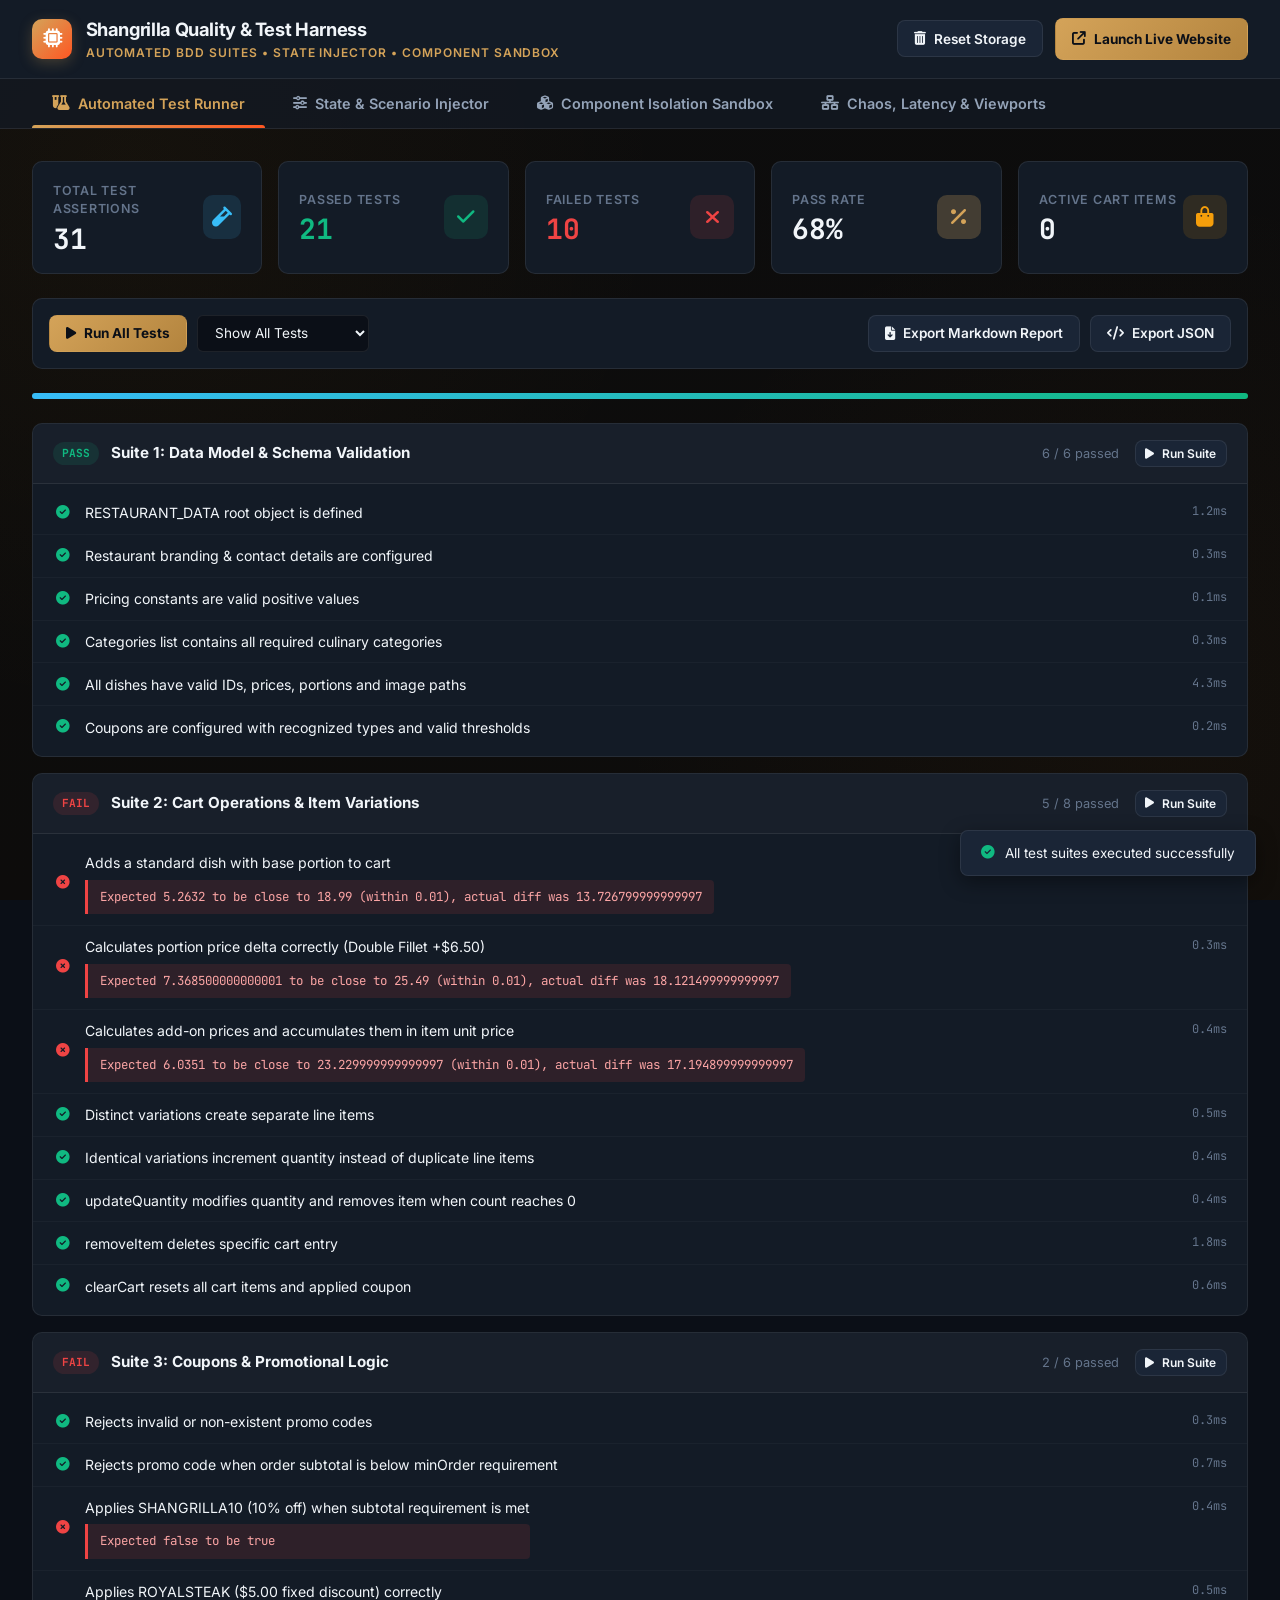
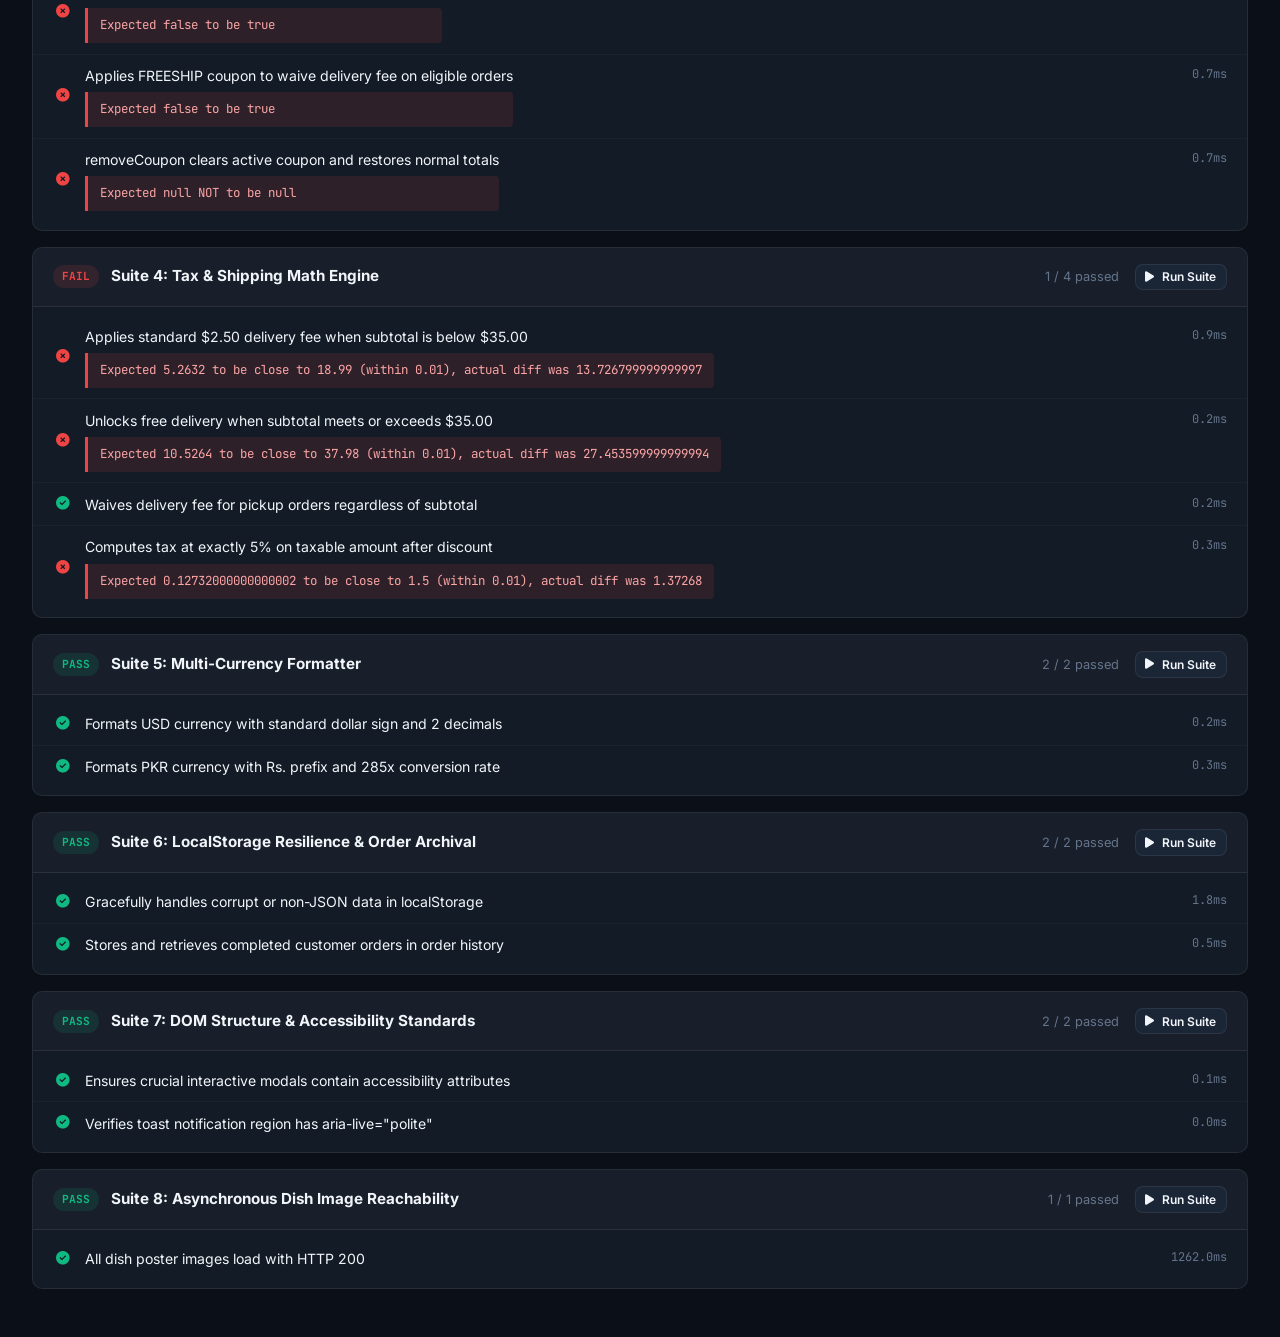
==== harness.html @ 82a6b151 "full website" ====
<!DOCTYPE html>
<html lang="en">
<head>
  <meta charset="UTF-8">
  <meta name="viewport" content="width=device-width, initial-scale=1.0">
  <title>Shangrilla Gardens & BBQ | Test & Development Quality Harness</title>

  <!-- Google Fonts & Font Awesome Icons -->
  <link rel="preconnect" href="https://fonts.googleapis.com">
  <link rel="preconnect" href="https://fonts.gstatic.com" crossorigin>
  <link href="https://fonts.googleapis.com/css2?family=Inter:wght@400;500;600;700&family=JetBrains+Mono:wght@400;600;700&display=swap" rel="stylesheet">
  <link rel="stylesheet" href="https://cdnjs.cloudflare.com/ajax/libs/font-awesome/6.5.1/css/all.min.css" crossorigin="anonymous" referrerpolicy="no-referrer" />

  <!-- Site Styles & Harness Styles -->
  <link rel="stylesheet" href="css/style.css">
  <link rel="stylesheet" href="css/harness.css">
</head>
<body>

  <!-- Top Sticky Header -->
  <header class="harness-header">
    <div class="harness-header-inner">
      <a href="index.html" class="harness-brand">
        <div class="harness-logo-badge">
          <i class="fa-solid fa-microchip"></i>
        </div>
        <div>
          <div class="harness-brand-title">Shangrilla Quality &amp; Test Harness</div>
          <div class="harness-brand-subtitle">Automated BDD Suites • State Injector • Component Sandbox</div>
        </div>
      </a>

      <div class="harness-header-actions">
        <button class="h-btn h-btn-secondary" id="clearAllStateBtn" title="Clear all local data and reset defaults">
          <i class="fa-solid fa-trash-can"></i>
          <span>Reset Storage</span>
        </button>
        <a href="index.html" class="h-btn h-btn-primary" target="_blank">
          <i class="fa-solid fa-arrow-up-right-from-square"></i>
          <span>Launch Live Website</span>
        </a>
      </div>
    </div>
  </header>

  <!-- Navigation Tabs -->
  <nav class="harness-nav" aria-label="Harness Navigation">
    <div class="harness-nav-inner">
      <button class="harness-tab-btn active" data-tab="tab-runner">
        <i class="fa-solid fa-flask-vial"></i>
        <span>Automated Test Runner</span>
      </button>
      <button class="harness-tab-btn" data-tab="tab-scenarios">
        <i class="fa-solid fa-sliders"></i>
        <span>State &amp; Scenario Injector</span>
      </button>
      <button class="harness-tab-btn" data-tab="tab-sandbox">
        <i class="fa-solid fa-cubes"></i>
        <span>Component Isolation Sandbox</span>
      </button>
      <button class="harness-tab-btn" data-tab="tab-chaos">
        <i class="fa-solid fa-network-wired"></i>
        <span>Chaos, Latency &amp; Viewports</span>
      </button>
    </div>
  </nav>

  <!-- Main Container -->
  <main class="harness-container">

    <!-- Executive Metrics Ribbon -->
    <section class="metrics-grid">
      <div class="metric-card">
        <div>
          <div class="metric-label">Total Test Assertions</div>
          <div class="metric-value" id="metricTotalTests">0</div>
        </div>
        <div class="metric-icon icon-cyan">
          <i class="fa-solid fa-vial"></i>
        </div>
      </div>
      <div class="metric-card">
        <div>
          <div class="metric-label">Passed Tests</div>
          <div class="metric-value" style="color:var(--h-success);" id="metricPassedTests">0</div>
        </div>
        <div class="metric-icon icon-emerald">
          <i class="fa-solid fa-check"></i>
        </div>
      </div>
      <div class="metric-card">
        <div>
          <div class="metric-label">Failed Tests</div>
          <div class="metric-value" style="color:var(--h-danger);" id="metricFailedTests">0</div>
        </div>
        <div class="metric-icon icon-crimson">
          <i class="fa-solid fa-xmark"></i>
        </div>
      </div>
      <div class="metric-card">
        <div>
          <div class="metric-label">Pass Rate</div>
          <div class="metric-value" id="metricPassRate">100%</div>
        </div>
        <div class="metric-icon icon-gold">
          <i class="fa-solid fa-percent"></i>
        </div>
      </div>
      <div class="metric-card">
        <div>
          <div class="metric-label">Active Cart Items</div>
          <div class="metric-value" id="metricCartCount">0</div>
        </div>
        <div class="metric-icon icon-amber">
          <i class="fa-solid fa-bag-shopping"></i>
        </div>
      </div>
    </section>

    <!-- ======================================================== -->
    <!-- TAB 1: AUTOMATED TEST RUNNER                             -->
    <!-- ======================================================== -->
    <div class="tab-pane active" id="tab-runner">
      <div class="harness-toolbar">
        <div class="toolbar-group">
          <button class="h-btn h-btn-primary" id="runAllTestsBtn">
            <i class="fa-solid fa-play"></i>
            <span>Run All Tests</span>
          </button>
          <select class="h-select" id="filterStatusSelect">
            <option value="all">Show All Tests</option>
            <option value="fail">Show Failures Only</option>
            <option value="pass">Show Passed Only</option>
          </select>
        </div>

        <div class="toolbar-group">
          <button class="h-btn h-btn-secondary" id="exportMarkdownReportBtn">
            <i class="fa-solid fa-file-arrow-down"></i>
            <span>Export Markdown Report</span>
          </button>
          <button class="h-btn h-btn-secondary" id="exportJsonReportBtn">
            <i class="fa-solid fa-code"></i>
            <span>Export JSON</span>
          </button>
        </div>
      </div>

      <!-- Execution Progress -->
      <div class="runner-progress-bar">
        <div class="runner-progress-fill" id="testRunnerProgressFill"></div>
      </div>

      <!-- Test Suites Container -->
      <div id="testSuitesContainer" style="margin-top:1.5rem;">
        <!-- Dynamically rendered by harness-ui.js -->
      </div>
    </div>

    <!-- ======================================================== -->
    <!-- TAB 2: STATE & SCENARIO INJECTOR                         -->
    <!-- ======================================================== -->
    <div class="tab-pane" id="tab-scenarios">
      <div class="harness-toolbar">
        <div>
          <strong style="font-size:1rem;">1-Click State Presets</strong>
          <p style="font-size:0.8rem; color:var(--h-text-dim);">Instantly configure localStorage state to reproduce and test critical checkout flows.</p>
        </div>
      </div>

      <div class="scenarios-grid">
        <!-- Preset 1 -->
        <div class="scenario-card">
          <div>
            <div class="scenario-title">
              <i class="fa-solid fa-cart-shopping" style="color:var(--h-info);"></i>
              <span>Empty Slate</span>
            </div>
            <div class="scenario-desc">Clears all items, coupons, and orders. Tests empty cart drawer and default landing state.</div>
          </div>
          <button class="h-btn h-btn-secondary" onclick="window.applyHarnessScenario('empty')">Apply State</button>
        </div>

        <!-- Preset 2 -->
        <div class="scenario-card">
          <div>
            <div class="scenario-title">
              <i class="fa-solid fa-fire" style="color:var(--h-primary);"></i>
              <span>Single Sizzler Steak</span>
            </div>
            <div class="scenario-desc">Adds 1 Truffle Mushroom Chicken Steak ($18.99) with Truffle Sauce addon ($2.25). Subtotal: $21.24. Delivery fee applied.</div>
          </div>
          <button class="h-btn h-btn-secondary" onclick="window.applyHarnessScenario('single-steak')">Apply State</button>
        </div>

        <!-- Preset 3 -->
        <div class="scenario-card">
          <div>
            <div class="scenario-title">
              <i class="fa-solid fa-truck-fast" style="color:var(--h-warning);"></i>
              <span>Near Free Shipping ($33.50)</span>
            </div>
            <div class="scenario-desc">Configures cart to $33.50 subtotal ($1.50 away from free delivery). Tests the free shipping meter and remaining amount notice.</div>
          </div>
          <button class="h-btn h-btn-secondary" onclick="window.applyHarnessScenario('near-threshold')">Apply State</button>
        </div>

        <!-- Preset 4 -->
        <div class="scenario-card">
          <div>
            <div class="scenario-title">
              <i class="fa-solid fa-crown" style="color:var(--h-gold);"></i>
              <span>VIP Royal Feast ($100+)</span>
            </div>
            <div class="scenario-desc">Populates multiple premium steaks, handi platters, and mocktails. Unlocks free shipping ($0 delivery fee) and high order volume.</div>
          </div>
          <button class="h-btn h-btn-secondary" onclick="window.applyHarnessScenario('vip-feast')">Apply State</button>
        </div>

        <!-- Preset 5 -->
        <div class="scenario-card">
          <div>
            <div class="scenario-title">
              <i class="fa-solid fa-ticket" style="color:var(--h-success);"></i>
              <span>Promo SHANGRILLA10</span>
            </div>
            <div class="scenario-desc">Applies 10% discount promo code with an eligible cart subtotal. Tests discount calculation and promo tag removal.</div>
          </div>
          <button class="h-btn h-btn-secondary" onclick="window.applyHarnessScenario('promo-percent')">Apply State</button>
        </div>

        <!-- Preset 6 -->
        <div class="scenario-card">
          <div>
            <div class="scenario-title">
              <i class="fa-solid fa-money-bill-transfer" style="color:#a855f7;"></i>
              <span>Currency Toggle: PKR (Rs.)</span>
            </div>
            <div class="scenario-desc">Sets active store currency to PKR (Rs.) with 285x conversion rate and rounded integer formatting.</div>
          </div>
          <button class="h-btn h-btn-secondary" onclick="window.applyHarnessScenario('pkr')">Switch to PKR</button>
        </div>

        <!-- Preset 7 -->
        <div class="scenario-card">
          <div>
            <div class="scenario-title">
              <i class="fa-solid fa-shield-virus" style="color:var(--h-danger);"></i>
              <span>Corrupt State Test</span>
            </div>
            <div class="scenario-desc">Injects malformed JSON into localStorage to verify CartManager defensive try/catch error handling.</div>
          </div>
          <button class="h-btn h-btn-danger" onclick="window.applyHarnessScenario('corrupt')">Inject Corrupt Data</button>
        </div>
      </div>

      <!-- Live State Editor -->
      <div class="state-inspector-grid">
        <div class="code-panel">
          <div class="code-panel-header">
            <span><i class="fa-solid fa-code"></i> Live LocalStorage Cart (JSON)</span>
            <button class="h-btn h-btn-primary" style="padding:0.35rem 0.75rem; font-size:0.75rem;" id="saveCartJsonBtn">Save Changes</button>
          </div>
          <textarea id="liveCartJsonTextarea" spellcheck="false"></textarea>
        </div>

        <div class="code-panel">
          <div class="code-panel-header">
            <span><i class="fa-solid fa-clock-rotate-left"></i> Order History (JSON)</span>
            <button class="h-btn h-btn-secondary" style="padding:0.35rem 0.75rem; font-size:0.75rem;" id="clearOrderHistoryBtn">Clear Orders</button>
          </div>
          <textarea id="liveOrderHistoryJsonTextarea" spellcheck="false" readonly></textarea>
        </div>
      </div>
    </div>

    <!-- ======================================================== -->
    <!-- TAB 3: COMPONENT ISOLATION SANDBOX                       -->
    <!-- ======================================================== -->
    <div class="tab-pane" id="tab-sandbox">
      <div class="sandbox-layout">
        <!-- Sidebar Navigation -->
        <div class="sandbox-nav">
          <button class="sandbox-nav-btn active" data-sandbox="sandbox-menu-card">
            <i class="fa-solid fa-utensils"></i> Menu Card
          </button>
          <button class="sandbox-nav-btn" data-sandbox="sandbox-customizer">
            <i class="fa-solid fa-sliders"></i> Item Customizer
          </button>
          <button class="sandbox-nav-btn" data-sandbox="sandbox-receipt">
            <i class="fa-solid fa-receipt"></i> Printable Receipt
          </button>
          <button class="sandbox-nav-btn" data-sandbox="sandbox-timeline">
            <i class="fa-solid fa-timeline"></i> Order Status Tracker
          </button>
          <button class="sandbox-nav-btn" data-sandbox="sandbox-toasts">
            <i class="fa-solid fa-bell"></i> Toast Notifications
          </button>
        </div>

        <!-- Sandbox Stage -->
        <div class="sandbox-stage">
          <div class="stage-header">
            <div class="stage-title" id="sandboxStageTitle">Menu Card Component</div>
            <div id="sandboxStageControls"></div>
          </div>

          <div class="stage-preview" id="sandboxStagePreview">
            <!-- Rendered dynamically -->
          </div>
        </div>
      </div>
    </div>

    <!-- ======================================================== -->
    <!-- TAB 4: CHAOS, LATENCY & VIEWPORT SIMULATOR              -->
    <!-- ======================================================== -->
    <div class="tab-pane" id="tab-chaos">
      <div class="harness-toolbar">
        <div class="toolbar-group">
          <span style="font-size:0.85rem; font-weight:600; color:var(--h-text-dim);">Device Viewport:</span>
          <button class="h-btn h-btn-secondary" onclick="window.setViewportWidth(375)">
            <i class="fa-solid fa-mobile-screen"></i> Mobile (375px)
          </button>
          <button class="h-btn h-btn-secondary" onclick="window.setViewportWidth(768)">
            <i class="fa-solid fa-tablet-screen-button"></i> Tablet (768px)
          </button>
          <button class="h-btn h-btn-secondary" onclick="window.setViewportWidth(1200)">
            <i class="fa-solid fa-desktop"></i> Desktop (1200px)
          </button>
        </div>

        <div class="toolbar-group">
          <span style="font-size:0.85rem; font-weight:600; color:var(--h-text-dim);">Simulated Latency:</span>
          <select class="h-select" id="chaosLatencySelect" onchange="window.setSimulatedLatency(this.value)">
            <option value="0">0ms (Instant)</option>
            <option value="400">400ms (Fast 4G)</option>
            <option value="1200">1200ms (Slow 3G)</option>
            <option value="3000">3000ms (High Latency)</option>
          </select>
        </div>
      </div>

      <div class="viewport-frame-wrapper" id="viewportFrameWrapper" style="width: 100%; max-width: 1200px;">
        <iframe src="index.html" class="viewport-frame" id="previewIframe" title="Shangrilla Gardens Live Preview"></iframe>
      </div>
    </div>

  </main>

  <!-- Harness Toast Container -->
  <div class="h-toast-container" id="harnessToastContainer"></div>

  <!-- Scripts -->
  <script src="js/data.js"></script>
  <script src="js/cart.js"></script>
  <script src="js/harness-engine.js"></script>
  <script src="js/harness-suites.js"></script>
  <script src="js/harness-ui.js"></script>
</body>
</html>
---- css/style.css ----
/* ==========================================================================
   Shangrilla Gardens & BBQ - Luxury E-Commerce Stylesheet
   ========================================================================== */

@import url('https://fonts.googleapis.com/css2?family=Cinzel:wght@500;600;700;800&family=Playfair+Display:ital,wght@0,600;0,700;1,400;1,600&family=Plus+Jakarta+Sans:wght@300;400;500;600;700;800&display=swap');

:root {
  /* Color Palette */
  --bg-main: #0d0c0b;
  --bg-card: #181613;
  --bg-card-hover: #221f1a;
  --bg-elevated: #28241f;
  --bg-glass: rgba(24, 22, 19, 0.82);
  --bg-glass-modal: rgba(18, 16, 14, 0.95);

  --primary: #f59e0b;
  --primary-hover: #d97706;
  --primary-glow: rgba(245, 158, 11, 0.35);
  --primary-subtle: rgba(245, 158, 11, 0.12);

  --gold-accent: #fbbf24;
  --gold-gradient: linear-gradient(135deg, #f59e0b 0%, #d97706 50%, #b45309 100%);
  --gold-glow-gradient: linear-gradient(135deg, #fbbf24 0%, #f59e0b 100%);

  --text-main: #f8fafc;
  --text-muted: #a1a1aa;
  --text-dim: #71717a;

  --border-subtle: rgba(245, 158, 11, 0.15);
  --border-card: rgba(255, 255, 255, 0.08);
  --border-glow: rgba(245, 158, 11, 0.45);

  --success: #10b981;
  --spicy: #ef4444;
  --info: #38bdf8;

  /* Typography */
  --font-display: 'Cinzel', serif;
  --font-heading: 'Playfair Display', serif;
  --font-body: 'Plus Jakarta Sans', sans-serif;

  /* Transitions & Shadows */
  --transition-fast: 0.18s cubic-bezier(0.4, 0, 0.2, 1);
  --transition-normal: 0.3s cubic-bezier(0.4, 0, 0.2, 1);
  --transition-bounce: 0.4s cubic-bezier(0.34, 1.56, 0.64, 1);
  --shadow-card: 0 10px 30px -10px rgba(0, 0, 0, 0.6), 0 0 1px 1px rgba(255, 255, 255, 0.05);
  --shadow-glow: 0 12px 35px -5px rgba(245, 158, 11, 0.3);
  --shadow-modal: 0 25px 50px -12px rgba(0, 0, 0, 0.85);

  --radius-sm: 8px;
  --radius-md: 14px;
  --radius-lg: 22px;
  --radius-full: 9999px;
}

/* Reset & Base */
*, *::before, *::after {
  box-sizing: border-box;
  margin: 0;
  padding: 0;
}

html {
  scroll-behavior: smooth;
  font-size: 16px;
}

body {
  font-family: var(--font-body);
  background-color: var(--bg-main);
  color: var(--text-main);
  line-height: 1.6;
  overflow-x: hidden;
  background-image: 
    radial-gradient(circle at 10% 20%, rgba(245, 158, 11, 0.04) 0%, transparent 40%),
    radial-gradient(circle at 90% 80%, rgba(217, 119, 6, 0.04) 0%, transparent 40%),
    linear-gradient(to bottom, rgba(13, 12, 11, 0.85), rgba(13, 12, 11, 1));
  background-attachment: fixed;
}

/* Scrollbar */
::-webkit-scrollbar {
  width: 8px;
}
::-webkit-scrollbar-track {
  background: var(--bg-main);
}
::-webkit-scrollbar-thumb {
  background: var(--bg-elevated);
  border-radius: var(--radius-full);
}
::-webkit-scrollbar-thumb:hover {
  background: var(--primary);
}

a {
  color: inherit;
  text-decoration: none;
  transition: color var(--transition-fast);
}

button {
  cursor: pointer;
  border: none;
  outline: none;
  font-family: var(--font-body);
  background: none;
}

img {
  max-width: 100%;
  height: auto;
  display: block;
}

/* ==========================================================================
   Header & Navbar
   ========================================================================== */

.site-header {
  position: sticky;
  top: 0;
  z-index: 1000;
  backdrop-filter: blur(16px);
  -webkit-backdrop-filter: blur(16px);
  background-color: var(--bg-glass);
  border-bottom: 1px solid var(--border-subtle);
  transition: all var(--transition-normal);
}

.top-bar {
  background: linear-gradient(90deg, #1f1b16 0%, #292218 50%, #1f1b16 100%);
  border-bottom: 1px solid rgba(245, 158, 11, 0.1);
  padding: 6px 0;
  font-size: 0.82rem;
  color: var(--text-muted);
}

.top-bar-inner {
  max-width: 1280px;
  margin: 0 auto;
  padding: 0 24px;
  display: flex;
  justify-content: space-between;
  align-items: center;
}

.top-bar-notice {
  display: flex;
  align-items: center;
  gap: 8px;
}

.top-bar-notice span.pulse-dot {
  width: 8px;
  height: 8px;
  background-color: var(--success);
  border-radius: 50%;
  display: inline-block;
  box-shadow: 0 0 8px var(--success);
  animation: pulseDot 2s infinite;
}

@keyframes pulseDot {
  0%, 100% { transform: scale(1); opacity: 1; }
  50% { transform: scale(1.3); opacity: 0.6; }
}

.top-bar-actions {
  display: flex;
  align-items: center;
  gap: 16px;
  flex-wrap: wrap;
}

.top-bar-link {
  display: inline-flex;
  align-items: center;
  gap: 6px;
  color: var(--text-muted);
  font-size: 0.8rem;
  transition: all var(--transition-fast);
}

.top-bar-link:hover {
  color: var(--primary);
}

.top-bar-link strong {
  color: var(--text-main);
  letter-spacing: 0.02em;
}

.currency-toggle {
  display: flex;
  align-items: center;
  background: rgba(0, 0, 0, 0.4);
  border: 1px solid var(--border-card);
  border-radius: var(--radius-full);
  padding: 2px 4px;
}

.currency-btn {
  padding: 2px 8px;
  border-radius: var(--radius-full);
  font-size: 0.75rem;
  font-weight: 600;
  color: var(--text-muted);
  transition: all var(--transition-fast);
}

.currency-btn.active {
  background: var(--gold-gradient);
  color: #12100e;
  box-shadow: 0 2px 6px rgba(245, 158, 11, 0.4);
}

.nav-container {
  max-width: 1280px;
  margin: 0 auto;
  padding: 14px 24px;
  display: flex;
  align-items: center;
  justify-content: space-between;
  gap: 20px;
}

/* Brand Logo */
.brand-logo {
  display: flex;
  align-items: center;
  gap: 12px;
}

.logo-symbol {
  width: 44px;
  height: 44px;
  border-radius: 12px;
  background: var(--gold-gradient);
  display: flex;
  align-items: center;
  justify-content: center;
  box-shadow: 0 4px 14px var(--primary-glow);
  position: relative;
  overflow: hidden;
}

.logo-symbol::before {
  content: "S";
  font-family: var(--font-display);
  font-weight: 800;
  font-size: 1.7rem;
  color: #12100e;
}

.logo-text {
  display: flex;
  flex-direction: column;
}

.brand-name {
  font-family: var(--font-display);
  font-size: 1.15rem;
  font-weight: 700;
  letter-spacing: 0.04em;
  color: var(--text-main);
  line-height: 1.2;
  white-space: nowrap;
}

.brand-name span {
  color: var(--primary);
}

.brand-subtitle {
  font-size: 0.72rem;
  letter-spacing: 0.12em;
  text-transform: uppercase;
  color: var(--gold-accent);
  opacity: 0.9;
}

/* Nav Links */
.nav-links {
  display: flex;
  align-items: center;
  gap: 24px;
  list-style: none;
}

.nav-link {
  font-size: 0.92rem;
  font-weight: 500;
  color: var(--text-muted);
  position: relative;
  padding: 6px 0;
  transition: color var(--transition-fast);
}

.nav-link:hover, .nav-link.active {
  color: var(--text-main);
}

.nav-link.active::after {
  content: "";
  position: absolute;
  bottom: 0;
  left: 0;
  width: 100%;
  height: 2px;
  background: var(--gold-gradient);
  border-radius: var(--radius-full);
}

/* Nav Actions */
.nav-actions {
  display: flex;
  align-items: center;
  gap: 14px;
}

.icon-btn {
  width: 42px;
  height: 42px;
  border-radius: 50%;
  background: var(--bg-card);
  border: 1px solid var(--border-card);
  color: var(--text-main);
  display: flex;
  align-items: center;
  justify-content: center;
  font-size: 1rem;
  transition: all var(--transition-fast);
}

.icon-btn:hover {
  background: var(--bg-elevated);
  border-color: var(--border-glow);
  color: var(--primary);
  transform: translateY(-2px);
}

.cart-btn {
  position: relative;
  background: var(--bg-card);
  border: 1px solid var(--border-subtle);
  padding: 8px 16px;
  border-radius: var(--radius-full);
  display: flex;
  align-items: center;
  gap: 10px;
  font-size: 0.9rem;
  font-weight: 600;
  color: var(--text-main);
  transition: all var(--transition-fast);
}

.cart-btn:hover {
  border-color: var(--primary);
  box-shadow: 0 4px 14px var(--primary-glow);
  transform: translateY(-2px);
}

.cart-badge {
  background: var(--gold-gradient);
  color: #12100e;
  font-size: 0.75rem;
  font-weight: 800;
  min-width: 20px;
  height: 20px;
  border-radius: var(--radius-full);
  display: flex;
  align-items: center;
  justify-content: center;
  padding: 0 4px;
  transition: transform var(--transition-bounce);
}

.cart-btn:hover .cart-badge {
  transform: scale(1.15);
}

.btn-primary {
  background: var(--gold-gradient);
  color: #12100e;
  font-weight: 700;
  padding: 10px 22px;
  border-radius: var(--radius-full);
  font-size: 0.92rem;
  display: inline-flex;
  align-items: center;
  gap: 8px;
  box-shadow: 0 4px 16px var(--primary-glow);
  transition: all var(--transition-fast);
}

.btn-primary:hover {
  transform: translateY(-2px);
  box-shadow: 0 8px 25px rgba(245, 158, 11, 0.45);
  background: var(--gold-glow-gradient);
}

.btn-secondary {
  background: rgba(255, 255, 255, 0.05);
  border: 1px solid var(--border-card);
  color: var(--text-main);
  font-weight: 600;
  padding: 10px 20px;
  border-radius: var(--radius-full);
  font-size: 0.92rem;
  display: inline-flex;
  align-items: center;
  gap: 8px;
  transition: all var(--transition-fast);
}

.btn-secondary:hover {
  background: rgba(255, 255, 255, 0.1);
  border-color: var(--border-subtle);
  transform: translateY(-2px);
}

/* ==========================================================================
   Hero Section
   ========================================================================== */

.hero-section {
  position: relative;
  padding: 60px 24px 80px;
  max-width: 1280px;
  margin: 0 auto;
  overflow: hidden;
}

.hero-grid {
  display: grid;
  grid-template-columns: 1.15fr 0.85fr;
  gap: 40px;
  align-items: center;
}

.hero-content {
  display: flex;
  flex-direction: column;
  gap: 20px;
}

.hero-tag {
  display: inline-flex;
  align-items: center;
  gap: 8px;
  padding: 6px 16px;
  border-radius: var(--radius-full);
  background: var(--primary-subtle);
  border: 1px solid var(--border-subtle);
  color: var(--primary);
  font-size: 0.85rem;
  font-weight: 600;
  letter-spacing: 0.05em;
  width: fit-content;
}

.hero-title {
  font-family: var(--font-heading);
  font-size: 3.4rem;
  line-height: 1.12;
  font-weight: 700;
  letter-spacing: -0.01em;
}

.hero-title .highlight {
  background: var(--gold-glow-gradient);
  -webkit-background-clip: text;
  -webkit-text-fill-color: transparent;
  display: block;
}

.hero-subtitle {
  font-size: 1.15rem;
  color: var(--text-muted);
  max-width: 540px;
  line-height: 1.65;
}

.hero-badges {
  display: flex;
  flex-wrap: wrap;
  gap: 12px;
  margin-top: 4px;
}

.hero-badge-item {
  display: flex;
  align-items: center;
  gap: 8px;
  padding: 6px 14px;
  background: var(--bg-card);
  border: 1px solid var(--border-card);
  border-radius: var(--radius-full);
  font-size: 0.82rem;
  color: var(--text-main);
}

.hero-badge-item i {
  color: var(--primary);
}

.hero-cta {
  display: flex;
  align-items: center;
  gap: 16px;
  margin-top: 10px;
}

/* Hero Showcase Card (Truffle Mushroom Steak) */
.hero-visual {
  position: relative;
}

.featured-poster-card {
  position: relative;
  background: var(--bg-card);
  border: 1px solid var(--border-subtle);
  border-radius: var(--radius-lg);
  overflow: hidden;
  box-shadow: var(--shadow-card), 0 0 40px -10px var(--primary-glow);
  transition: transform var(--transition-normal), box-shadow var(--transition-normal);
}

.featured-poster-card:hover {
  transform: translateY(-6px);
  box-shadow: var(--shadow-card), 0 0 50px -5px rgba(245, 158, 11, 0.45);
}

.poster-image-wrapper {
  position: relative;
  overflow: hidden;
  aspect-ratio: 4/5;
}

.poster-image-wrapper img {
  width: 100%;
  height: 100%;
  object-fit: cover;
  transition: transform 0.6s cubic-bezier(0.2, 0.8, 0.2, 1);
}

.featured-poster-card:hover .poster-image-wrapper img {
  transform: scale(1.04);
}

.poster-overlay {
  position: absolute;
  inset: 0;
  background: linear-gradient(to top, rgba(13, 12, 11, 0.95) 0%, rgba(13, 12, 11, 0.2) 50%, rgba(13, 12, 11, 0.6) 100%);
  display: flex;
  flex-direction: column;
  justify-content: space-between;
  padding: 24px;
}

.poster-top-badge {
  display: flex;
  justify-content: space-between;
  align-items: center;
}

.ribbon {
  background: var(--gold-gradient);
  color: #12100e;
  font-weight: 800;
  font-size: 0.75rem;
  letter-spacing: 0.08em;
  text-transform: uppercase;
  padding: 6px 14px;
  border-radius: var(--radius-full);
  box-shadow: 0 4px 12px rgba(245, 158, 11, 0.4);
}

.live-sizzle-pill {
  display: flex;
  align-items: center;
  gap: 6px;
  background: rgba(0, 0, 0, 0.7);
  backdrop-filter: blur(8px);
  border: 1px solid var(--border-card);
  padding: 6px 12px;
  border-radius: var(--radius-full);
  font-size: 0.75rem;
  color: #fca5a5;
}

.poster-bottom-details {
  display: flex;
  flex-direction: column;
  gap: 8px;
}

.poster-dish-title {
  font-family: var(--font-heading);
  font-size: 1.55rem;
  font-weight: 700;
  line-height: 1.2;
}

.poster-dish-desc {
  font-size: 0.85rem;
  color: var(--text-muted);
  display: -webkit-box;
  -webkit-line-clamp: 2;
  -webkit-box-orient: vertical;
  overflow: hidden;
}

.poster-action-bar {
  display: flex;
  align-items: center;
  justify-content: space-between;
  margin-top: 10px;
  padding-top: 12px;
  border-top: 1px solid rgba(255, 255, 255, 0.1);
}

.poster-price {
  display: flex;
  flex-direction: column;
}

.poster-price .label {
  font-size: 0.72rem;
  color: var(--text-dim);
  text-transform: uppercase;
}

.poster-price .amount {
  font-size: 1.45rem;
  font-weight: 800;
  color: var(--gold-accent);
}

/* Floating Card decoration */
.floating-stat-card {
  position: absolute;
  bottom: -20px;
  left: -20px;
  background: var(--bg-glass);
  backdrop-filter: blur(12px);
  border: 1px solid var(--border-subtle);
  padding: 12px 18px;
  border-radius: var(--radius-md);
  display: flex;
  align-items: center;
  gap: 12px;
  box-shadow: var(--shadow-card);
  animation: floatSlow 4s ease-in-out infinite;
}

@keyframes floatSlow {
  0%, 100% { transform: translateY(0); }
  50% { transform: translateY(-8px); }
}

.stat-icon {
  width: 36px;
  height: 36px;
  border-radius: 50%;
  background: var(--primary-subtle);
  color: var(--primary);
  display: flex;
  align-items: center;
  justify-content: center;
  font-size: 1.1rem;
}

/* ==========================================================================
   Category Navigation & Menu Filter Bar
   ========================================================================== */

.menu-section {
  max-width: 1280px;
  margin: 0 auto;
  padding: 40px 24px 80px;
}

.section-header {
  text-align: center;
  max-width: 680px;
  margin: 0 auto 36px;
}

.section-subtitle {
  font-size: 0.85rem;
  font-weight: 700;
  text-transform: uppercase;
  letter-spacing: 0.15em;
  color: var(--primary);
  margin-bottom: 8px;
}

.section-title {
  font-family: var(--font-heading);
  font-size: 2.5rem;
  font-weight: 700;
  line-height: 1.2;
}

.section-desc {
  color: var(--text-muted);
  margin-top: 10px;
  font-size: 0.98rem;
}

/* Sticky Category Filter Tabs */
.filter-controls-wrap {
  position: sticky;
  top: 73px;
  z-index: 900;
  background: var(--bg-glass);
  backdrop-filter: blur(16px);
  border-top: 1px solid var(--border-card);
  border-bottom: 1px solid var(--border-subtle);
  margin: 0 -24px 32px;
  padding: 14px 24px;
}

.filter-controls-inner {
  max-width: 1280px;
  margin: 0 auto;
  display: flex;
  flex-direction: column;
  gap: 16px;
}

.category-tabs {
  display: flex;
  align-items: center;
  gap: 10px;
  overflow-x: auto;
  padding-bottom: 4px;
  scrollbar-width: none;
}
.category-tabs::-webkit-scrollbar {
  display: none;
}

.category-tab-btn {
  padding: 10px 18px;
  border-radius: var(--radius-full);
  background: var(--bg-card);
  border: 1px solid var(--border-card);
  color: var(--text-muted);
  font-size: 0.88rem;
  font-weight: 600;
  display: flex;
  align-items: center;
  gap: 8px;
  white-space: nowrap;
  transition: all var(--transition-fast);
}

.category-tab-btn:hover {
  background: var(--bg-elevated);
  color: var(--text-main);
  border-color: var(--border-subtle);
}

.category-tab-btn.active {
  background: var(--gold-gradient);
  color: #12100e;
  border-color: var(--primary);
  box-shadow: 0 4px 14px var(--primary-glow);
}

/* Search and Sort Sub-Bar */
.search-sort-bar {
  display: flex;
  align-items: center;
  justify-content: space-between;
  gap: 16px;
  flex-wrap: wrap;
}

.search-box {
  position: relative;
  flex: 1;
  min-width: 260px;
  max-width: 440px;
}

.search-box i {
  position: absolute;
  left: 14px;
  top: 50%;
  transform: translateY(-50%);
  color: var(--text-dim);
  font-size: 0.95rem;
}

.search-input {
  width: 100%;
  padding: 10px 40px 10px 42px;
  background: var(--bg-card);
  border: 1px solid var(--border-card);
  border-radius: var(--radius-full);
  color: var(--text-main);
  font-size: 0.9rem;
  outline: none;
  transition: all var(--transition-fast);
}

.search-input:focus {
  border-color: var(--primary);
  box-shadow: 0 0 0 3px var(--primary-subtle);
  background: var(--bg-elevated);
}

.search-clear-btn {
  position: absolute;
  right: 12px;
  top: 50%;
  transform: translateY(-50%);
  color: var(--text-dim);
  font-size: 0.85rem;
  display: none;
}

.search-clear-btn.visible {
  display: block;
}

.filter-pills {
  display: flex;
  align-items: center;
  gap: 10px;
}

.sort-select {
  padding: 9px 16px;
  background: var(--bg-card);
  border: 1px solid var(--border-card);
  border-radius: var(--radius-full);
  color: var(--text-main);
  font-size: 0.85rem;
  font-weight: 500;
  outline: none;
  cursor: pointer;
  transition: all var(--transition-fast);
}

.sort-select:hover, .sort-select:focus {
  border-color: var(--primary);
}

/* ==========================================================================
   Menu Items Grid
   ========================================================================== */

.menu-grid {
  display: grid;
  grid-template-columns: repeat(auto-fill, minmax(320px, 1fr));
  gap: 28px;
}

.food-card {
  background: var(--bg-card);
  border: 1px solid var(--border-card);
  border-radius: var(--radius-lg);
  overflow: hidden;
  display: flex;
  flex-direction: column;
  box-shadow: var(--shadow-card);
  transition: all var(--transition-normal);
  position: relative;
}

.food-card:hover {
  transform: translateY(-6px);
  border-color: var(--border-subtle);
  box-shadow: 0 16px 36px -10px rgba(0, 0, 0, 0.7), 0 0 20px -5px var(--primary-glow);
}

.card-media {
  position: relative;
  aspect-ratio: 16/11;
  overflow: hidden;
  background: var(--bg-elevated);
  cursor: pointer;
}

.card-media img {
  width: 100%;
  height: 100%;
  object-fit: cover;
  transition: transform 0.5s cubic-bezier(0.2, 0.8, 0.2, 1);
}

.food-card:hover .card-media img {
  transform: scale(1.06);
}

.card-badge {
  position: absolute;
  top: 12px;
  left: 12px;
  background: var(--gold-gradient);
  color: #12100e;
  font-weight: 800;
  font-size: 0.72rem;
  letter-spacing: 0.05em;
  text-transform: uppercase;
  padding: 4px 10px;
  border-radius: var(--radius-full);
  box-shadow: 0 4px 10px rgba(0, 0, 0, 0.5);
  z-index: 2;
}

.card-rating-pill {
  position: absolute;
  top: 12px;
  right: 12px;
  background: rgba(0, 0, 0, 0.75);
  backdrop-filter: blur(8px);
  border: 1px solid rgba(255, 255, 255, 0.1);
  padding: 4px 10px;
  border-radius: var(--radius-full);
  font-size: 0.75rem;
  font-weight: 700;
  color: var(--gold-accent);
  display: flex;
  align-items: center;
  gap: 4px;
  z-index: 2;
}

.card-body {
  padding: 20px;
  display: flex;
  flex-direction: column;
  flex: 1;
}

.card-subtitle {
  font-size: 0.78rem;
  color: var(--primary);
  font-weight: 600;
  text-transform: uppercase;
  letter-spacing: 0.08em;
  margin-bottom: 4px;
}

.card-title {
  font-family: var(--font-heading);
  font-size: 1.25rem;
  font-weight: 700;
  line-height: 1.3;
  margin-bottom: 8px;
  cursor: pointer;
  transition: color var(--transition-fast);
}

.card-title:hover {
  color: var(--primary);
}

.card-desc {
  font-size: 0.88rem;
  color: var(--text-muted);
  line-height: 1.55;
  margin-bottom: 14px;
  display: -webkit-box;
  -webkit-line-clamp: 2;
  -webkit-box-orient: vertical;
  overflow: hidden;
  flex: 1;
}

.card-dietary-tags {
  display: flex;
  flex-wrap: wrap;
  gap: 6px;
  margin-bottom: 16px;
}

.dietary-tag {
  font-size: 0.72rem;
  padding: 3px 8px;
  background: rgba(255, 255, 255, 0.05);
  border: 1px solid var(--border-card);
  border-radius: var(--radius-full);
  color: var(--text-dim);
}

.card-footer {
  display: flex;
  align-items: center;
  justify-content: space-between;
  padding-top: 14px;
  border-top: 1px solid rgba(255, 255, 255, 0.06);
}

.card-price {
  display: flex;
  flex-direction: column;
}

.card-price .price-val {
  font-size: 1.35rem;
  font-weight: 800;
  color: var(--gold-accent);
}

.card-actions {
  display: flex;
  align-items: center;
  gap: 8px;
}

.btn-card-order {
  padding: 8px 16px;
  border-radius: var(--radius-full);
  background: var(--gold-gradient);
  color: #12100e;
  font-size: 0.85rem;
  font-weight: 700;
  display: inline-flex;
  align-items: center;
  gap: 6px;
  transition: all var(--transition-fast);
}

.btn-card-order:hover {
  transform: translateY(-2px);
  box-shadow: 0 4px 14px var(--primary-glow);
}

.btn-card-view {
  width: 36px;
  height: 36px;
  border-radius: 50%;
  background: rgba(255, 255, 255, 0.05);
  border: 1px solid var(--border-card);
  color: var(--text-muted);
  display: flex;
  align-items: center;
  justify-content: center;
  font-size: 0.85rem;
  transition: all var(--transition-fast);
}

.btn-card-view:hover {
  color: var(--primary);
  border-color: var(--primary);
  background: var(--bg-elevated);
}

/* Empty State */
.menu-empty {
  grid-column: 1 / -1;
  text-align: center;
  padding: 60px 20px;
  color: var(--text-muted);
}
.menu-empty i {
  font-size: 3rem;
  color: var(--text-dim);
  margin-bottom: 14px;
}

/* ==========================================================================
   Promotional Banner / Sizzler Experience Showcase
   ========================================================================== */

.brand-story-section {
  max-width: 1280px;
  margin: 40px auto 80px;
  padding: 0 24px;
}

.story-card {
  background: linear-gradient(135deg, #1b1713 0%, #241d15 100%);
  border: 1px solid var(--border-subtle);
  border-radius: var(--radius-lg);
  padding: 48px;
  display: grid;
  grid-template-columns: 1fr 1fr;
  gap: 48px;
  align-items: center;
  box-shadow: var(--shadow-card);
  position: relative;
  overflow: hidden;
}

.story-card::before {
  content: "";
  position: absolute;
  top: -50px;
  right: -50px;
  width: 250px;
  height: 250px;
  background: radial-gradient(circle, var(--primary-glow) 0%, transparent 70%);
  opacity: 0.5;
  pointer-events: none;
}

.story-content {
  display: flex;
  flex-direction: column;
  gap: 16px;
}

.story-content h3 {
  font-family: var(--font-heading);
  font-size: 2.2rem;
  line-height: 1.25;
}

.story-features {
  display: grid;
  grid-template-columns: 1fr 1fr;
  gap: 16px;
  margin-top: 12px;
}

.story-feat-item {
  display: flex;
  align-items: flex-start;
  gap: 12px;
}

.story-feat-item i {
  font-size: 1.2rem;
  color: var(--primary);
  margin-top: 4px;
}

.story-feat-item h4 {
  font-size: 0.95rem;
  font-weight: 700;
  margin-bottom: 2px;
}

.story-feat-item p {
  font-size: 0.8rem;
  color: var(--text-muted);
}

.story-gallery-preview {
  display: grid;
  grid-template-columns: 1fr 1fr;
  gap: 16px;
}

.story-img-wrap {
  border-radius: var(--radius-md);
  overflow: hidden;
  aspect-ratio: 1;
  border: 1px solid var(--border-card);
}

.story-img-wrap img {
  width: 100%;
  height: 100%;
  object-fit: cover;
  transition: transform 0.4s ease;
}

.story-img-wrap:hover img {
  transform: scale(1.08);
}

/* ==========================================================================
   Table Reservation Section
   ========================================================================== */

.reservation-section {
  max-width: 1280px;
  margin: 0 auto 80px;
  padding: 0 24px;
}

.reservation-card {
  background: var(--bg-card);
  border: 1px solid var(--border-subtle);
  border-radius: var(--radius-lg);
  padding: 40px;
  box-shadow: var(--shadow-card);
}

.reservation-grid {
  display: grid;
  grid-template-columns: 1fr 1.2fr;
  gap: 40px;
  align-items: center;
}

.booking-form {
  display: grid;
  grid-template-columns: 1fr 1fr;
  gap: 18px;
}

.form-group {
  display: flex;
  flex-direction: column;
  gap: 6px;
}

.form-group.full-width {
  grid-column: 1 / -1;
}

.form-group label {
  font-size: 0.82rem;
  font-weight: 600;
  color: var(--text-muted);
  text-transform: uppercase;
  letter-spacing: 0.05em;
}

.form-control {
  padding: 12px 16px;
  background: var(--bg-elevated);
  border: 1px solid var(--border-card);
  border-radius: var(--radius-sm);
  color: var(--text-main);
  font-family: var(--font-body);
  font-size: 0.92rem;
  outline: none;
  transition: all var(--transition-fast);
}

.form-control:focus {
  border-color: var(--primary);
  box-shadow: 0 0 0 3px var(--primary-subtle);
}

/* ==========================================================================
   Slide-Over Cart Drawer
   ========================================================================== */

.cart-overlay {
  position: fixed;
  inset: 0;
  background: rgba(0, 0, 0, 0.75);
  backdrop-filter: blur(8px);
  z-index: 2000;
  opacity: 0;
  visibility: hidden;
  transition: all var(--transition-normal);
}

.cart-overlay.open {
  opacity: 1;
  visibility: visible;
}

.cart-drawer {
  position: fixed;
  top: 0;
  right: 0;
  bottom: 0;
  width: 100%;
  max-width: 440px;
  background: var(--bg-card);
  border-left: 1px solid var(--border-subtle);
  z-index: 2001;
  display: flex;
  flex-direction: column;
  box-shadow: -10px 0 30px rgba(0, 0, 0, 0.7);
  transform: translateX(100%);
  transition: transform var(--transition-normal);
}

.cart-overlay.open .cart-drawer {
  transform: translateX(0);
}

.cart-drawer-header {
  padding: 20px 24px;
  border-bottom: 1px solid var(--border-card);
  display: flex;
  align-items: center;
  justify-content: space-between;
}

.cart-header-title {
  font-family: var(--font-heading);
  font-size: 1.35rem;
  font-weight: 700;
  display: flex;
  align-items: center;
  gap: 10px;
}

.close-btn {
  width: 36px;
  height: 36px;
  border-radius: 50%;
  background: var(--bg-elevated);
  color: var(--text-muted);
  display: flex;
  align-items: center;
  justify-content: center;
  font-size: 1rem;
  transition: all var(--transition-fast);
}

.close-btn:hover {
  background: var(--spicy);
  color: #fff;
}

/* Free Delivery Progress */
.free-shipping-bar {
  background: var(--bg-elevated);
  padding: 12px 24px;
  border-bottom: 1px solid var(--border-card);
}

.free-shipping-text {
  font-size: 0.8rem;
  color: var(--text-muted);
  display: flex;
  justify-content: space-between;
  margin-bottom: 6px;
}

.free-shipping-progress {
  height: 6px;
  background: rgba(255, 255, 255, 0.1);
  border-radius: var(--radius-full);
  overflow: hidden;
}

.free-shipping-fill {
  height: 100%;
  background: var(--gold-gradient);
  border-radius: var(--radius-full);
  transition: width var(--transition-normal);
}

.cart-items-list {
  flex: 1;
  overflow-y: auto;
  padding: 20px 24px;
  display: flex;
  flex-direction: column;
  gap: 16px;
}

.cart-item-row {
  display: grid;
  grid-template-columns: 64px 1fr auto;
  gap: 14px;
  padding-bottom: 16px;
  border-bottom: 1px solid rgba(255, 255, 255, 0.05);
}

.cart-item-img {
  width: 64px;
  height: 64px;
  border-radius: var(--radius-sm);
  overflow: hidden;
  border: 1px solid var(--border-card);
}

.cart-item-img img {
  width: 100%;
  height: 100%;
  object-fit: cover;
}

.cart-item-info {
  display: flex;
  flex-direction: column;
  gap: 4px;
}

.cart-item-name {
  font-weight: 600;
  font-size: 0.95rem;
  line-height: 1.25;
}

.cart-item-variation {
  font-size: 0.75rem;
  color: var(--text-muted);
}

.cart-item-addons {
  font-size: 0.72rem;
  color: var(--primary);
}

.cart-item-ctrls {
  display: flex;
  align-items: center;
  gap: 8px;
  margin-top: 6px;
}

.qty-btn {
  width: 26px;
  height: 26px;
  border-radius: var(--radius-sm);
  background: var(--bg-elevated);
  border: 1px solid var(--border-card);
  color: var(--text-main);
  display: flex;
  align-items: center;
  justify-content: center;
  font-size: 0.8rem;
  transition: all var(--transition-fast);
}

.qty-btn:hover {
  border-color: var(--primary);
  color: var(--primary);
}

.qty-val {
  font-size: 0.85rem;
  font-weight: 700;
  min-width: 18px;
  text-align: center;
}

.cart-item-price-side {
  display: flex;
  flex-direction: column;
  align-items: flex-end;
  justify-content: space-between;
}

.cart-item-total {
  font-size: 1rem;
  font-weight: 700;
  color: var(--gold-accent);
}

.cart-item-remove {
  font-size: 0.8rem;
  color: var(--text-dim);
  transition: color var(--transition-fast);
}

.cart-item-remove:hover {
  color: var(--spicy);
}

/* Empty Cart View */
.cart-empty-state {
  text-align: center;
  padding: 60px 20px;
  display: flex;
  flex-direction: column;
  align-items: center;
  gap: 14px;
}

.cart-empty-state i {
  font-size: 3.5rem;
  color: var(--text-dim);
}

/* Drawer Footer */
.cart-drawer-footer {
  padding: 20px 24px;
  border-top: 1px solid var(--border-card);
  background: var(--bg-card);
}

/* Promo Code Box */
.coupon-box {
  display: flex;
  gap: 8px;
  margin-bottom: 16px;
}

.coupon-input {
  flex: 1;
  padding: 8px 14px;
  background: var(--bg-elevated);
  border: 1px solid var(--border-card);
  border-radius: var(--radius-sm);
  color: var(--text-main);
  font-size: 0.85rem;
  text-transform: uppercase;
  outline: none;
}

.coupon-btn {
  padding: 8px 16px;
  background: rgba(255, 255, 255, 0.08);
  border: 1px solid var(--border-card);
  border-radius: var(--radius-sm);
  color: var(--text-main);
  font-size: 0.82rem;
  font-weight: 600;
  transition: all var(--transition-fast);
}

.coupon-btn:hover {
  background: var(--primary-subtle);
  border-color: var(--primary);
  color: var(--primary);
}

.applied-coupon-pill {
  display: flex;
  align-items: center;
  justify-content: space-between;
  background: rgba(16, 185, 129, 0.1);
  border: 1px solid rgba(16, 185, 129, 0.3);
  padding: 6px 12px;
  border-radius: var(--radius-sm);
  margin-bottom: 14px;
  font-size: 0.8rem;
  color: var(--success);
}

/* Bill Breakdown */
.bill-summary {
  display: flex;
  flex-direction: column;
  gap: 8px;
  margin-bottom: 16px;
  font-size: 0.88rem;
}

.bill-row {
  display: flex;
  justify-content: space-between;
  color: var(--text-muted);
}

.bill-row.total {
  font-size: 1.15rem;
  font-weight: 800;
  color: var(--text-main);
  border-top: 1px dashed rgba(255, 255, 255, 0.1);
  padding-top: 8px;
}

.bill-row.total .val {
  color: var(--gold-accent);
}

/* ==========================================================================
   Modals (Customization, Checkout, Order Tracker)
   ========================================================================== */

.modal-backdrop {
  position: fixed;
  inset: 0;
  background: rgba(0, 0, 0, 0.82);
  backdrop-filter: blur(12px);
  z-index: 3000;
  display: flex;
  align-items: center;
  justify-content: center;
  padding: 20px;
  opacity: 0;
  visibility: hidden;
  transition: all var(--transition-normal);
}

.modal-backdrop.open {
  opacity: 1;
  visibility: visible;
}

.modal-container {
  background: var(--bg-card);
  border: 1px solid var(--border-subtle);
  border-radius: var(--radius-lg);
  max-width: 760px;
  width: 100%;
  max-height: 90vh;
  overflow-y: auto;
  box-shadow: var(--shadow-modal);
  transform: scale(0.95);
  transition: transform var(--transition-bounce);
  position: relative;
}

.modal-backdrop.open .modal-container {
  transform: scale(1);
}

.modal-close {
  position: absolute;
  top: 16px;
  right: 16px;
  width: 36px;
  height: 36px;
  border-radius: 50%;
  background: rgba(0, 0, 0, 0.6);
  color: var(--text-main);
  display: flex;
  align-items: center;
  justify-content: center;
  z-index: 10;
  transition: all var(--transition-fast);
}

.modal-close:hover {
  background: var(--spicy);
  transform: rotate(90deg);
}

/* Product Customizer Layout */
.customizer-grid {
  display: grid;
  grid-template-columns: 1fr 1.2fr;
}

.customizer-media {
  position: relative;
  background: #000;
}

.customizer-media img {
  width: 100%;
  height: 100%;
  object-fit: cover;
}

.customizer-content {
  padding: 30px;
  display: flex;
  flex-direction: column;
  gap: 20px;
}

.customizer-heading h3 {
  font-family: var(--font-heading);
  font-size: 1.6rem;
  font-weight: 700;
  line-height: 1.2;
}

.customizer-heading .subtitle {
  color: var(--primary);
  font-size: 0.85rem;
  margin-top: 4px;
}

.customizer-desc {
  font-size: 0.88rem;
  color: var(--text-muted);
  line-height: 1.5;
}

.option-group-title {
  font-size: 0.82rem;
  font-weight: 700;
  text-transform: uppercase;
  letter-spacing: 0.08em;
  color: var(--text-muted);
  margin-bottom: 8px;
  display: flex;
  justify-content: space-between;
}

.portion-options, .spice-options {
  display: flex;
  flex-direction: column;
  gap: 8px;
}

.option-label-card {
  display: flex;
  align-items: center;
  justify-content: space-between;
  padding: 10px 14px;
  background: var(--bg-elevated);
  border: 1px solid var(--border-card);
  border-radius: var(--radius-sm);
  cursor: pointer;
  transition: all var(--transition-fast);
}

.option-label-card:hover {
  border-color: var(--border-subtle);
}

.option-label-card input[type="radio"],
.option-label-card input[type="checkbox"] {
  accent-color: var(--primary);
  margin-right: 10px;
}

.option-label-card.selected {
  border-color: var(--primary);
  background: var(--primary-subtle);
}

.customizer-footer {
  display: flex;
  align-items: center;
  justify-content: space-between;
  gap: 16px;
  padding-top: 16px;
  border-top: 1px solid rgba(255, 255, 255, 0.08);
}

/* Checkout Modal */
.checkout-tabs {
  display: flex;
  border-bottom: 1px solid var(--border-card);
}

.checkout-tab-btn {
  flex: 1;
  padding: 14px;
  text-align: center;
  font-weight: 600;
  font-size: 0.9rem;
  color: var(--text-muted);
  border-bottom: 2px solid transparent;
  transition: all var(--transition-fast);
}

.checkout-tab-btn.active {
  color: var(--primary);
  border-bottom-color: var(--primary);
  background: var(--primary-subtle);
}

.checkout-body {
  padding: 30px;
}

.payment-options-grid {
  display: grid;
  grid-template-columns: repeat(3, 1fr);
  gap: 12px;
  margin-top: 8px;
}

.payment-card-opt {
  padding: 14px 10px;
  border: 1px solid var(--border-card);
  background: var(--bg-elevated);
  border-radius: var(--radius-sm);
  text-align: center;
  cursor: pointer;
  transition: all var(--transition-fast);
}

.payment-card-opt:hover, .payment-card-opt.selected {
  border-color: var(--primary);
  background: var(--primary-subtle);
}

.payment-card-opt i {
  font-size: 1.4rem;
  color: var(--primary);
  margin-bottom: 6px;
  display: block;
}

/* ==========================================================================
   Order Tracker & Receipt
   ========================================================================== */

.tracker-wrap {
  padding: 36px 30px;
  text-align: center;
}

.success-pulse-icon {
  width: 72px;
  height: 72px;
  border-radius: 50%;
  background: rgba(16, 185, 129, 0.15);
  border: 2px solid var(--success);
  color: var(--success);
  display: flex;
  align-items: center;
  justify-content: center;
  font-size: 2.2rem;
  margin: 0 auto 16px;
  animation: pulseGlow 2s infinite;
}

@keyframes pulseGlow {
  0%, 100% { box-shadow: 0 0 0 0 rgba(16, 185, 129, 0.4); }
  50% { box-shadow: 0 0 0 16px rgba(16, 185, 129, 0); }
}

.order-timeline {
  display: grid;
  grid-template-columns: repeat(4, 1fr);
  gap: 8px;
  margin: 32px 0 24px;
  position: relative;
}

.order-timeline::before {
  content: "";
  position: absolute;
  top: 18px;
  left: 10%;
  right: 10%;
  height: 2px;
  background: var(--bg-elevated);
  z-index: 1;
}

.timeline-step {
  position: relative;
  z-index: 2;
  display: flex;
  flex-direction: column;
  align-items: center;
  gap: 8px;
}

.timeline-icon-circle {
  width: 36px;
  height: 36px;
  border-radius: 50%;
  background: var(--bg-card);
  border: 2px solid var(--border-card);
  display: flex;
  align-items: center;
  justify-content: center;
  font-size: 0.85rem;
  color: var(--text-dim);
  transition: all var(--transition-normal);
}

.timeline-step.completed .timeline-icon-circle {
  background: var(--success);
  border-color: var(--success);
  color: #fff;
}

.timeline-step.active .timeline-icon-circle {
  background: var(--primary);
  border-color: var(--gold-accent);
  color: #12100e;
  box-shadow: 0 0 16px var(--primary-glow);
  animation: pulseDot 2s infinite;
}

.timeline-label {
  font-size: 0.75rem;
  font-weight: 600;
  color: var(--text-muted);
}

.timeline-step.active .timeline-label {
  color: var(--primary);
}

/* Digital Invoice Receipt */
.receipt-paper {
  background: #1e1b17;
  border: 1px dashed var(--border-subtle);
  border-radius: var(--radius-md);
  padding: 24px;
  text-align: left;
  margin-top: 24px;
  font-size: 0.88rem;
}

.receipt-header {
  display: flex;
  justify-content: space-between;
  border-bottom: 1px solid rgba(255, 255, 255, 0.08);
  padding-bottom: 12px;
  margin-bottom: 12px;
}

.receipt-row {
  display: flex;
  justify-content: space-between;
  margin-bottom: 6px;
  color: var(--text-muted);
}

.receipt-total {
  border-top: 1px solid rgba(255, 255, 255, 0.1);
  padding-top: 10px;
  margin-top: 10px;
  display: flex;
  justify-content: space-between;
  font-weight: 800;
  font-size: 1.1rem;
  color: var(--gold-accent);
}

/* ==========================================================================
   Reviews & Testimonials
   ========================================================================== */

.reviews-section {
  max-width: 1280px;
  margin: 0 auto 80px;
  padding: 0 24px;
}

.reviews-grid {
  display: grid;
  grid-template-columns: repeat(auto-fit, minmax(320px, 1fr));
  gap: 24px;
}

.review-card {
  background: var(--bg-card);
  border: 1px solid var(--border-card);
  border-radius: var(--radius-md);
  padding: 24px;
  display: flex;
  flex-direction: column;
  gap: 12px;
  box-shadow: var(--shadow-card);
}

.review-stars {
  color: var(--gold-accent);
  font-size: 0.88rem;
}

.review-text {
  font-size: 0.92rem;
  color: var(--text-muted);
  font-style: italic;
  line-height: 1.6;
  flex: 1;
}

.review-author {
  display: flex;
  align-items: center;
  justify-content: space-between;
  font-size: 0.82rem;
  border-top: 1px solid rgba(255, 255, 255, 0.05);
  padding-top: 10px;
}

.review-author-name {
  font-weight: 700;
  color: var(--text-main);
}

.review-dish-tag {
  color: var(--primary);
  font-size: 0.75rem;
}

/* ==========================================================================
   Toast Notifications
   ========================================================================== */

.toast-container {
  position: fixed;
  bottom: 24px;
  left: 24px;
  z-index: 9999;
  display: flex;
  flex-direction: column;
  gap: 10px;
  pointer-events: none;
}

.toast {
  pointer-events: auto;
  background: var(--bg-elevated);
  border: 1px solid var(--border-subtle);
  color: var(--text-main);
  padding: 12px 18px;
  border-radius: var(--radius-md);
  box-shadow: 0 10px 30px rgba(0, 0, 0, 0.8);
  display: flex;
  align-items: center;
  gap: 12px;
  font-size: 0.88rem;
  font-weight: 500;
  min-width: 280px;
  max-width: 400px;
  transform: translateY(20px);
  opacity: 0;
  animation: slideToast 0.3s forwards ease-out;
}

@keyframes slideToast {
  to {
    transform: translateY(0);
    opacity: 1;
  }
}

.toast.toast-success i {
  color: var(--success);
}
.toast.toast-error i {
  color: var(--spicy);
}

/* ==========================================================================
   Footer
   ========================================================================== */

.site-footer {
  background: #090807;
  border-top: 1px solid var(--border-subtle);
  padding: 60px 24px 30px;
  color: var(--text-muted);
}

.footer-inner {
  max-width: 1280px;
  margin: 0 auto;
  display: grid;
  grid-template-columns: 1.5fr 1fr 1fr 1.2fr;
  gap: 40px;
  margin-bottom: 40px;
}

.footer-col h4 {
  font-family: var(--font-heading);
  color: var(--text-main);
  font-size: 1.15rem;
  margin-bottom: 18px;
  position: relative;
}

.footer-col h4::after {
  content: "";
  position: absolute;
  bottom: -6px;
  left: 0;
  width: 32px;
  height: 2px;
  background: var(--primary);
}

.footer-links {
  list-style: none;
  display: flex;
  flex-direction: column;
  gap: 10px;
  font-size: 0.88rem;
}

.footer-links a:hover {
  color: var(--primary);
  padding-left: 4px;
}

.footer-bottom {
  max-width: 1280px;
  margin: 0 auto;
  padding-top: 24px;
  border-top: 1px solid rgba(255, 255, 255, 0.06);
  display: flex;
  align-items: center;
  justify-content: space-between;
  font-size: 0.82rem;
  flex-wrap: wrap;
  gap: 12px;
}

/* ==========================================================================
   Responsive Breakpoints
   ========================================================================== */

@media (max-width: 1024px) {
  .hero-grid {
    grid-template-columns: 1fr;
    gap: 48px;
  }
  .story-card {
    grid-template-columns: 1fr;
  }
  .reservation-grid {
    grid-template-columns: 1fr;
  }
  .footer-inner {
    grid-template-columns: 1fr 1fr;
  }
}

@media (max-width: 768px) {
  .nav-links {
    display: none;
  }
  .hero-title {
    font-size: 2.5rem;
  }
  .customizer-grid {
    grid-template-columns: 1fr;
  }
  .customizer-media {
    max-height: 240px;
  }
  .booking-form {
    grid-template-columns: 1fr;
  }
  .payment-options-grid {
    grid-template-columns: 1fr;
  }
  .footer-inner {
    grid-template-columns: 1fr;
  }
  .order-timeline {
    grid-template-columns: 1fr 1fr;
    gap: 16px;
  }
  .order-timeline::before {
    display: none;
  }
}

/* ==========================================================================
   Floating WhatsApp Button & Tooltip
   ========================================================================== */

.floating-whatsapp-wrap {
  position: fixed;
  bottom: 28px;
  right: 28px;
  z-index: 2500;
  display: flex;
  align-items: center;
  gap: 12px;
}

.floating-whatsapp-btn {
  width: 60px;
  height: 60px;
  border-radius: 50%;
  background: linear-gradient(135deg, #25D366 0%, #128C7E 100%);
  color: #ffffff;
  display: flex;
  align-items: center;
  justify-content: center;
  font-size: 2rem;
  box-shadow: 0 8px 25px rgba(37, 211, 102, 0.45);
  position: relative;
  transition: all var(--transition-bounce);
  text-decoration: none;
}

.floating-whatsapp-btn:hover {
  transform: scale(1.1) rotate(5deg);
  box-shadow: 0 12px 30px rgba(37, 211, 102, 0.65);
}

.whatsapp-pulse-ring {
  position: absolute;
  inset: -6px;
  border: 2px solid #25D366;
  border-radius: 50%;
  animation: waPulse 2s cubic-bezier(0.24, 0, 0.38, 1) infinite;
  opacity: 0.8;
  pointer-events: none;
}

@keyframes waPulse {
  0% { transform: scale(0.95); opacity: 0.9; }
  50% { transform: scale(1.25); opacity: 0; }
  100% { transform: scale(0.95); opacity: 0; }
}

.floating-whatsapp-tooltip {
  background: var(--bg-card);
  border: 1px solid rgba(37, 211, 102, 0.4);
  color: var(--text-main);
  padding: 8px 14px;
  border-radius: var(--radius-full);
  font-size: 0.82rem;
  font-weight: 600;
  box-shadow: var(--shadow-card);
  white-space: nowrap;
  pointer-events: none;
  animation: fadeInRight 0.4s ease forwards;
}

.floating-whatsapp-tooltip strong {
  color: #25D366;
}

@keyframes fadeInRight {
  from { opacity: 0; transform: translateX(10px); }
  to { opacity: 1; transform: translateX(0); }
}

/* ==========================================================================
   Social Media Sharing Section
   ========================================================================== */

.social-share-section {
  max-width: 1280px;
  margin: 0 auto 80px;
  padding: 0 24px;
}

.share-card {
  background: linear-gradient(135deg, #1b1814 0%, #231f18 100%);
  border: 1px solid var(--border-subtle);
  border-radius: var(--radius-lg);
  padding: 36px 40px;
  display: flex;
  align-items: center;
  justify-content: space-between;
  gap: 32px;
  box-shadow: var(--shadow-card);
  flex-wrap: wrap;
}

.share-content {
  flex: 1;
  min-width: 280px;
}

.share-content h3 {
  font-family: var(--font-heading);
  font-size: 1.8rem;
  margin: 8px 0;
  line-height: 1.25;
}

.share-content p {
  color: var(--text-muted);
  font-size: 0.92rem;
}

.share-buttons-group {
  display: flex;
  align-items: center;
  gap: 12px;
  flex-wrap: wrap;
}

.share-btn {
  display: inline-flex;
  align-items: center;
  gap: 8px;
  padding: 10px 18px;
  border-radius: var(--radius-full);
  font-size: 0.88rem;
  font-weight: 600;
  color: #ffffff;
  border: none;
  cursor: pointer;
  transition: all var(--transition-fast);
  text-decoration: none;
  box-shadow: 0 4px 12px rgba(0, 0, 0, 0.4);
}

.share-btn:hover {
  transform: translateY(-3px);
  filter: brightness(1.15);
}

.share-btn.share-whatsapp {
  background: #25D366;
  box-shadow: 0 4px 14px rgba(37, 211, 102, 0.35);
}

.share-btn.share-facebook {
  background: #1877F2;
  box-shadow: 0 4px 14px rgba(24, 119, 242, 0.35);
}

.share-btn.share-twitter {
  background: #000000;
  border: 1px solid rgba(255, 255, 255, 0.2);
}

.share-btn.share-linkedin {
  background: #0A66C2;
  box-shadow: 0 4px 14px rgba(10, 102, 194, 0.35);
}

.share-btn.share-copy {
  background: var(--bg-elevated);
  border: 1px solid var(--border-subtle);
  color: var(--gold-accent);
}

.share-btn.share-copy:hover {
  background: var(--primary-subtle);
  border-color: var(--primary);
  color: var(--primary);
}

@media (max-width: 768px) {
  .share-card {
    padding: 24px;
    flex-direction: column;
    align-items: flex-start;
  }
  .floating-whatsapp-tooltip {
    display: none;
  }
}
---- css/harness.css ----
/* Shangrilla Gardens & BBQ - Test & Development Harness Stylesheet */

:root {
  --h-bg: #0b0f17;
  --h-surface: #131b26;
  --h-surface-elevated: #1a2536;
  --h-border: rgba(255, 255, 255, 0.08);
  --h-border-focus: rgba(212, 163, 89, 0.5);

  --h-gold: #d4a359;
  --h-gold-glow: rgba(212, 163, 89, 0.25);
  --h-primary: #ff5722;
  --h-success: #10b981;
  --h-success-bg: rgba(16, 185, 129, 0.12);
  --h-danger: #ef4444;
  --h-danger-bg: rgba(239, 68, 68, 0.12);
  --h-warning: #f59e0b;
  --h-warning-bg: rgba(245, 158, 11, 0.12);
  --h-info: #38bdf8;
  --h-info-bg: rgba(56, 189, 248, 0.12);

  --h-text: #f1f5f9;
  --h-text-muted: #94a3b8;
  --h-text-dim: #64748b;

  --h-font-sans: 'Inter', -apple-system, BlinkMacSystemFont, 'Segoe UI', Roboto, sans-serif;
  --h-font-mono: 'JetBrains Mono', 'Fira Code', 'Consolas', monospace;
  --h-radius: 10px;
  --h-radius-lg: 14px;
}

* {
  box-sizing: border-box;
  margin: 0;
  padding: 0;
}

body {
  background-color: var(--h-bg);
  color: var(--h-text);
  font-family: var(--h-font-sans);
  line-height: 1.5;
  min-height: 100vh;
  display: flex;
  flex-direction: column;
}

/* Header & Top Bar */
.harness-header {
  background: var(--h-surface);
  border-bottom: 1px solid var(--h-border);
  padding: 1rem 2rem;
  position: sticky;
  top: 0;
  z-index: 100;
  backdrop-filter: blur(12px);
}

.harness-header-inner {
  max-width: 1400px;
  margin: 0 auto;
  display: flex;
  align-items: center;
  justify-content: space-between;
  gap: 1.5rem;
}

.harness-brand {
  display: flex;
  align-items: center;
  gap: 0.85rem;
  text-decoration: none;
  color: inherit;
}

.harness-logo-badge {
  background: linear-gradient(135deg, var(--h-gold), var(--h-primary));
  width: 40px;
  height: 40px;
  border-radius: 10px;
  display: flex;
  align-items: center;
  justify-content: center;
  font-size: 1.2rem;
  color: #fff;
  box-shadow: 0 4px 14px var(--h-gold-glow);
}

.harness-brand-title {
  font-size: 1.15rem;
  font-weight: 700;
  letter-spacing: -0.02em;
}

.harness-brand-subtitle {
  font-size: 0.75rem;
  color: var(--h-gold);
  text-transform: uppercase;
  letter-spacing: 0.08em;
  font-weight: 600;
}

.harness-header-actions {
  display: flex;
  align-items: center;
  gap: 0.75rem;
}

/* Nav Tabs */
.harness-nav {
  background: rgba(19, 27, 38, 0.7);
  border-bottom: 1px solid var(--h-border);
  padding: 0 2rem;
}

.harness-nav-inner {
  max-width: 1400px;
  margin: 0 auto;
  display: flex;
  gap: 0.5rem;
  overflow-x: auto;
}

.harness-tab-btn {
  background: transparent;
  border: none;
  color: var(--h-text-muted);
  font-family: inherit;
  font-size: 0.9rem;
  font-weight: 600;
  padding: 1rem 1.25rem;
  cursor: pointer;
  display: flex;
  align-items: center;
  gap: 0.5rem;
  position: relative;
  transition: all 0.2s ease;
  white-space: nowrap;
}

.harness-tab-btn:hover {
  color: var(--h-text);
}

.harness-tab-btn.active {
  color: var(--h-gold);
}

.harness-tab-btn.active::after {
  content: '';
  position: absolute;
  bottom: 0;
  left: 0;
  right: 0;
  height: 3px;
  background: linear-gradient(90deg, var(--h-gold), var(--h-primary));
  border-radius: 3px 3px 0 0;
}

/* Main Container */
.harness-container {
  max-width: 1400px;
  width: 100%;
  margin: 0 auto;
  padding: 2rem;
  flex: 1;
}

.tab-pane {
  display: none;
}

.tab-pane.active {
  display: block;
  animation: fadeIn 0.25s ease-out;
}

@keyframes fadeIn {
  from { opacity: 0; transform: translateY(4px); }
  to { opacity: 1; transform: translateY(0); }
}

/* Dashboard Metrics Ribbon */
.metrics-grid {
  display: grid;
  grid-template-columns: repeat(auto-fit, minmax(220px, 1fr));
  gap: 1rem;
  margin-bottom: 1.5rem;
}

.metric-card {
  background: var(--h-surface);
  border: 1px solid var(--h-border);
  border-radius: var(--h-radius);
  padding: 1.25rem;
  display: flex;
  align-items: center;
  justify-content: space-between;
  transition: transform 0.2s, border-color 0.2s;
}

.metric-card:hover {
  border-color: rgba(255, 255, 255, 0.16);
  transform: translateY(-2px);
}

.metric-label {
  font-size: 0.78rem;
  text-transform: uppercase;
  letter-spacing: 0.06em;
  color: var(--h-text-dim);
  font-weight: 600;
  margin-bottom: 0.35rem;
}

.metric-value {
  font-size: 1.75rem;
  font-weight: 700;
  line-height: 1;
  font-family: var(--h-font-mono);
}

.metric-icon {
  width: 44px;
  height: 44px;
  border-radius: 10px;
  display: flex;
  align-items: center;
  justify-content: center;
  font-size: 1.25rem;
}

.icon-emerald { background: var(--h-success-bg); color: var(--h-success); }
.icon-crimson { background: var(--h-danger-bg); color: var(--h-danger); }
.icon-amber   { background: var(--h-warning-bg); color: var(--h-warning); }
.icon-cyan    { background: var(--h-info-bg); color: var(--h-info); }
.icon-gold    { background: var(--h-gold-glow); color: var(--h-gold); }

/* Control Toolbars */
.harness-toolbar {
  background: var(--h-surface);
  border: 1px solid var(--h-border);
  border-radius: var(--h-radius);
  padding: 1rem;
  display: flex;
  flex-wrap: wrap;
  align-items: center;
  justify-content: space-between;
  gap: 1rem;
  margin-bottom: 1.5rem;
}

.toolbar-group {
  display: flex;
  align-items: center;
  gap: 0.6rem;
  flex-wrap: wrap;
}

/* Buttons */
.h-btn {
  display: inline-flex;
  align-items: center;
  gap: 0.5rem;
  padding: 0.6rem 1rem;
  border-radius: 8px;
  font-size: 0.85rem;
  font-weight: 600;
  font-family: inherit;
  cursor: pointer;
  border: 1px solid transparent;
  transition: all 0.2s ease;
  text-decoration: none;
}

.h-btn-primary {
  background: linear-gradient(135deg, var(--h-gold), #b3843e);
  color: #0b0f17;
  font-weight: 700;
}
.h-btn-primary:hover {
  filter: brightness(1.1);
  box-shadow: 0 4px 12px var(--h-gold-glow);
}

.h-btn-secondary {
  background: var(--h-surface-elevated);
  border-color: var(--h-border);
  color: var(--h-text);
}
.h-btn-secondary:hover {
  background: rgba(255, 255, 255, 0.08);
  border-color: rgba(255, 255, 255, 0.2);
}

.h-btn-danger {
  background: var(--h-danger-bg);
  color: var(--h-danger);
  border-color: rgba(239, 68, 68, 0.3);
}
.h-btn-danger:hover {
  background: rgba(239, 68, 68, 0.2);
}

.h-btn-success {
  background: var(--h-success-bg);
  color: var(--h-success);
  border-color: rgba(16, 185, 129, 0.3);
}
.h-btn-success:hover {
  background: rgba(16, 185, 129, 0.2);
}

.h-input, .h-select {
  background: var(--h-bg);
  border: 1px solid var(--h-border);
  color: var(--h-text);
  padding: 0.55rem 0.85rem;
  border-radius: 6px;
  font-size: 0.85rem;
  font-family: inherit;
  outline: none;
}
.h-input:focus, .h-select:focus {
  border-color: var(--h-gold);
}

/* Progress Bar */
.runner-progress-bar {
  width: 100%;
  height: 6px;
  background: rgba(255, 255, 255, 0.06);
  border-radius: 3px;
  overflow: hidden;
  margin-top: 0.75rem;
}

.runner-progress-fill {
  height: 100%;
  width: 0%;
  background: linear-gradient(90deg, var(--h-info), var(--h-success));
  transition: width 0.3s ease;
}

/* Test Suites Layout */
.suite-card {
  background: var(--h-surface);
  border: 1px solid var(--h-border);
  border-radius: var(--h-radius);
  margin-bottom: 1rem;
  overflow: hidden;
  transition: border-color 0.2s;
}

.suite-header {
  padding: 1rem 1.25rem;
  background: rgba(255, 255, 255, 0.02);
  border-bottom: 1px solid var(--h-border);
  display: flex;
  align-items: center;
  justify-content: space-between;
  cursor: pointer;
  user-select: none;
}

.suite-header:hover {
  background: rgba(255, 255, 255, 0.04);
}

.suite-title-group {
  display: flex;
  align-items: center;
  gap: 0.75rem;
}

.suite-title {
  font-size: 0.95rem;
  font-weight: 700;
}

.suite-badge {
  font-size: 0.7rem;
  padding: 0.2rem 0.55rem;
  border-radius: 999px;
  font-weight: 700;
  text-transform: uppercase;
  font-family: var(--h-font-mono);
}

.badge-pass { background: var(--h-success-bg); color: var(--h-success); }
.badge-fail { background: var(--h-danger-bg); color: var(--h-danger); }
.badge-idle { background: rgba(255, 255, 255, 0.06); color: var(--h-text-dim); }

.test-list {
  padding: 0.5rem 0;
}

.test-item {
  display: flex;
  align-items: flex-start;
  justify-content: space-between;
  padding: 0.65rem 1.25rem;
  border-bottom: 1px solid rgba(255, 255, 255, 0.03);
  font-size: 0.88rem;
  gap: 1rem;
}

.test-item:last-child {
  border-bottom: none;
}

.test-item-left {
  display: flex;
  align-items: center;
  gap: 0.75rem;
  flex: 1;
}

.test-status-icon {
  width: 20px;
  height: 20px;
  display: flex;
  align-items: center;
  justify-content: center;
  font-size: 0.85rem;
  flex-shrink: 0;
}

.test-status-icon.pass { color: var(--h-success); }
.test-status-icon.fail { color: var(--h-danger); }
.test-status-icon.idle { color: var(--h-text-dim); }

.test-duration {
  font-size: 0.75rem;
  color: var(--h-text-dim);
  font-family: var(--h-font-mono);
}

.test-error-box {
  background: var(--h-danger-bg);
  border-left: 3px solid var(--h-danger);
  padding: 0.5rem 0.75rem;
  margin-top: 0.4rem;
  border-radius: 0 4px 4px 0;
  font-family: var(--h-font-mono);
  font-size: 0.78rem;
  color: #fca5a5;
  white-space: pre-wrap;
  word-break: break-all;
}

/* Scenarios & State Grid */
.scenarios-grid {
  display: grid;
  grid-template-columns: repeat(auto-fill, minmax(280px, 1fr));
  gap: 1.25rem;
  margin-bottom: 2rem;
}

.scenario-card {
  background: var(--h-surface);
  border: 1px solid var(--h-border);
  border-radius: var(--h-radius);
  padding: 1.25rem;
  display: flex;
  flex-direction: column;
  justify-content: space-between;
  transition: border-color 0.2s, transform 0.2s;
}

.scenario-card:hover {
  border-color: var(--h-gold);
  transform: translateY(-2px);
}

.scenario-title {
  font-size: 1rem;
  font-weight: 700;
  margin-bottom: 0.35rem;
  display: flex;
  align-items: center;
  gap: 0.5rem;
}

.scenario-desc {
  font-size: 0.82rem;
  color: var(--h-text-muted);
  margin-bottom: 1.2rem;
  flex: 1;
}

/* State Inspector / Editor */
.state-inspector-grid {
  display: grid;
  grid-template-columns: 1fr 1fr;
  gap: 1.5rem;
}

@media (max-width: 900px) {
  .state-inspector-grid {
    grid-template-columns: 1fr;
  }
}

.code-panel {
  background: var(--h-surface);
  border: 1px solid var(--h-border);
  border-radius: var(--h-radius);
  overflow: hidden;
  display: flex;
  flex-direction: column;
}

.code-panel-header {
  background: rgba(255, 255, 255, 0.02);
  border-bottom: 1px solid var(--h-border);
  padding: 0.75rem 1rem;
  display: flex;
  align-items: center;
  justify-content: space-between;
  font-size: 0.85rem;
  font-weight: 600;
}

.code-panel textarea {
  background: transparent;
  border: none;
  color: #38bdf8;
  font-family: var(--h-font-mono);
  font-size: 0.8rem;
  padding: 1rem;
  resize: vertical;
  min-height: 250px;
  outline: none;
  line-height: 1.6;
}

/* Component Sandbox */
.sandbox-layout {
  display: grid;
  grid-template-columns: 280px 1fr;
  gap: 1.5rem;
}

@media (max-width: 960px) {
  .sandbox-layout {
    grid-template-columns: 1fr;
  }
}

.sandbox-nav {
  background: var(--h-surface);
  border: 1px solid var(--h-border);
  border-radius: var(--h-radius);
  padding: 0.5rem;
  display: flex;
  flex-direction: column;
  gap: 0.25rem;
}

.sandbox-nav-btn {
  background: transparent;
  border: none;
  color: var(--h-text-muted);
  font-family: inherit;
  font-size: 0.88rem;
  font-weight: 600;
  text-align: left;
  padding: 0.75rem 1rem;
  border-radius: 6px;
  cursor: pointer;
  display: flex;
  align-items: center;
  gap: 0.65rem;
  transition: all 0.2s;
}

.sandbox-nav-btn:hover {
  background: rgba(255, 255, 255, 0.04);
  color: var(--h-text);
}

.sandbox-nav-btn.active {
  background: var(--h-surface-elevated);
  color: var(--h-gold);
  border-left: 3px solid var(--h-gold);
}

.sandbox-stage {
  background: var(--h-surface);
  border: 1px solid var(--h-border);
  border-radius: var(--h-radius);
  padding: 2rem;
  min-height: 500px;
  display: flex;
  flex-direction: column;
}

.stage-header {
  border-bottom: 1px solid var(--h-border);
  padding-bottom: 1rem;
  margin-bottom: 1.5rem;
  display: flex;
  align-items: center;
  justify-content: space-between;
}

.stage-title {
  font-size: 1.1rem;
  font-weight: 700;
}

.stage-preview {
  flex: 1;
  display: flex;
  align-items: center;
  justify-content: center;
  background: #0d131d;
  border-radius: var(--h-radius);
  padding: 2rem;
  border: 1px dashed rgba(255, 255, 255, 0.08);
}

/* Viewport preview iframe */
.viewport-frame-wrapper {
  margin: 0 auto;
  transition: width 0.3s ease;
  background: #000;
  border-radius: var(--h-radius-lg);
  border: 3px solid #334155;
  box-shadow: 0 10px 30px rgba(0, 0, 0, 0.5);
  overflow: hidden;
}

.viewport-frame {
  width: 100%;
  height: 680px;
  border: none;
  display: block;
}

/* Toast container for harness */
.h-toast-container {
  position: fixed;
  bottom: 1.5rem;
  right: 1.5rem;
  display: flex;
  flex-direction: column;
  gap: 0.5rem;
  z-index: 9999;
}

.h-toast {
  background: var(--h-surface-elevated);
  border: 1px solid var(--h-border);
  padding: 0.75rem 1.25rem;
  border-radius: 8px;
  font-size: 0.85rem;
  display: flex;
  align-items: center;
  gap: 0.65rem;
  box-shadow: 0 6px 20px rgba(0, 0, 0, 0.4);
  animation: slideIn 0.2s ease;
}

@keyframes slideIn {
  from { opacity: 0; transform: translateY(10px); }
  to { opacity: 1; transform: translateY(0); }
}
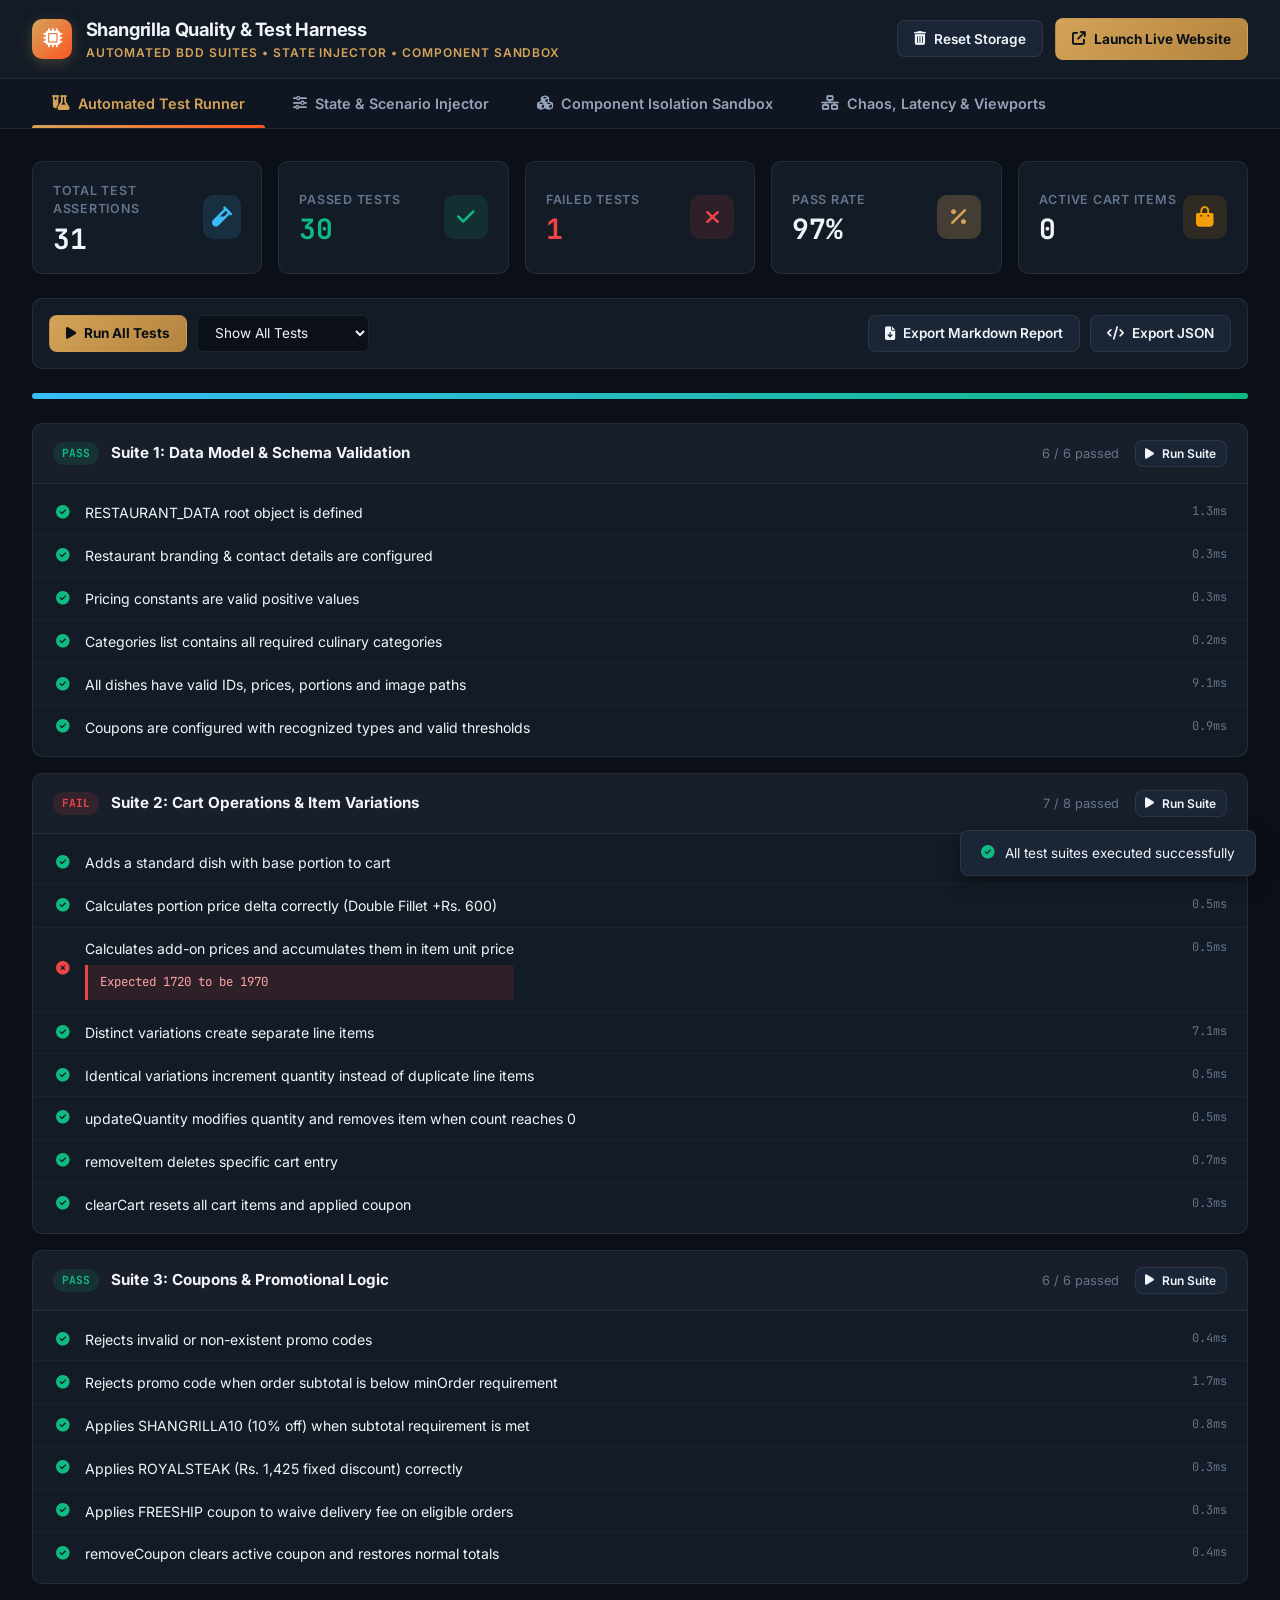
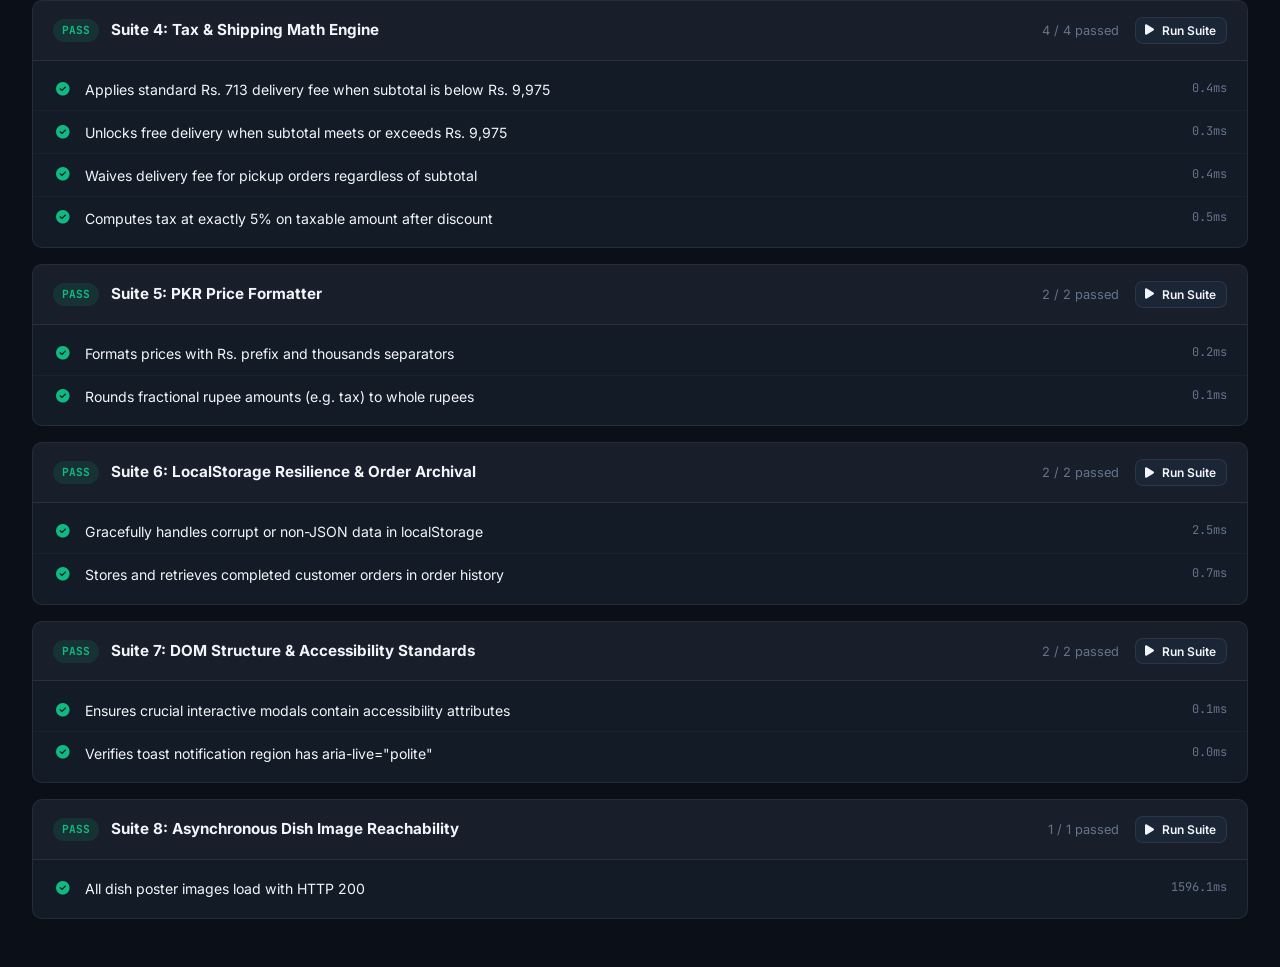
==== commit de80d172: "all updates by mubashar" ====
--- a/harness.html
+++ b/harness.html
@@ -4,6 +4,7 @@
   <meta charset="UTF-8">
   <meta name="viewport" content="width=device-width, initial-scale=1.0">
   <title>Shangrilla Gardens & BBQ | Test & Development Quality Harness</title>
+  <link rel="icon" type="image/png" sizes="32x32" href="assets/images/favicon-32.png">
 
   <!-- Google Fonts & Font Awesome Icons -->
   <link rel="preconnect" href="https://fonts.googleapis.com">
@@ -188,7 +189,7 @@
               <i class="fa-solid fa-fire" style="color:var(--h-primary);"></i>
               <span>Single Sizzler Steak</span>
             </div>
-            <div class="scenario-desc">Adds 1 Truffle Mushroom Chicken Steak ($18.99) with Truffle Sauce addon ($2.25). Subtotal: $21.24. Delivery fee applied.</div>
+            <div class="scenario-desc">Adds 1 Truffle Mushroom Chicken Steak (Rs. 1,500) with Truffle Sauce addon (Rs. 220). Subtotal: Rs. 1,720. Delivery fee applied.</div>
           </div>
           <button class="h-btn h-btn-secondary" onclick="window.applyHarnessScenario('single-steak')">Apply State</button>
         </div>
@@ -198,9 +199,9 @@
           <div>
             <div class="scenario-title">
               <i class="fa-solid fa-truck-fast" style="color:var(--h-warning);"></i>
-              <span>Near Free Shipping ($33.50)</span>
-            </div>
-            <div class="scenario-desc">Configures cart to $33.50 subtotal ($1.50 away from free delivery). Tests the free shipping meter and remaining amount notice.</div>
+              <span>Below Free Delivery (Rs. 3,535)</span>
+            </div>
+            <div class="scenario-desc">Configures cart to a Rs. 3,535 subtotal (Rs. 6,440 away from free delivery). Tests the free delivery meter and remaining amount notice.</div>
           </div>
           <button class="h-btn h-btn-secondary" onclick="window.applyHarnessScenario('near-threshold')">Apply State</button>
         </div>
@@ -210,9 +211,9 @@
           <div>
             <div class="scenario-title">
               <i class="fa-solid fa-crown" style="color:var(--h-gold);"></i>
-              <span>VIP Royal Feast ($100+)</span>
-            </div>
-            <div class="scenario-desc">Populates multiple premium steaks, handi platters, and mocktails. Unlocks free shipping ($0 delivery fee) and high order volume.</div>
+              <span>VIP Royal Feast (Rs. 10,000+)</span>
+            </div>
+            <div class="scenario-desc">Populates multiple premium steaks, handi platters, and mocktails. Unlocks free delivery (Rs. 0 delivery fee) and high order volume.</div>
           </div>
           <button class="h-btn h-btn-secondary" onclick="window.applyHarnessScenario('vip-feast')">Apply State</button>
         </div>
@@ -230,18 +231,6 @@
         </div>
 
         <!-- Preset 6 -->
-        <div class="scenario-card">
-          <div>
-            <div class="scenario-title">
-              <i class="fa-solid fa-money-bill-transfer" style="color:#a855f7;"></i>
-              <span>Currency Toggle: PKR (Rs.)</span>
-            </div>
-            <div class="scenario-desc">Sets active store currency to PKR (Rs.) with 285x conversion rate and rounded integer formatting.</div>
-          </div>
-          <button class="h-btn h-btn-secondary" onclick="window.applyHarnessScenario('pkr')">Switch to PKR</button>
-        </div>
-
-        <!-- Preset 7 -->
         <div class="scenario-card">
           <div>
             <div class="scenario-title">
--- a/css/style.css
+++ b/css/style.css
@@ -2,9 +2,11 @@
    Shangrilla Gardens & BBQ - Luxury E-Commerce Stylesheet
    ========================================================================== */
 
-@import url('https://fonts.googleapis.com/css2?family=Cinzel:wght@500;600;700;800&family=Playfair+Display:ital,wght@0,600;0,700;1,400;1,600&family=Plus+Jakarta+Sans:wght@300;400;500;600;700;800&display=swap');
+/* Fonts are loaded via <link> in index.html (faster than @import) */
 
 :root {
+  --header-h: 72px;
+
   /* Color Palette */
   --bg-main: #0d0c0b;
   --bg-card: #181613;
@@ -63,6 +65,8 @@
 html {
   scroll-behavior: smooth;
   font-size: 16px;
+  -webkit-text-size-adjust: 100%;
+  scroll-padding-top: calc(var(--header-h) + 12px);
 }
 
 body {
@@ -71,11 +75,18 @@
   color: var(--text-main);
   line-height: 1.6;
   overflow-x: hidden;
-  background-image: 
-    radial-gradient(circle at 10% 20%, rgba(245, 158, 11, 0.04) 0%, transparent 40%),
-    radial-gradient(circle at 90% 80%, rgba(217, 119, 6, 0.04) 0%, transparent 40%),
-    linear-gradient(to bottom, rgba(13, 12, 11, 0.85), rgba(13, 12, 11, 1));
-  background-attachment: fixed;
+  -webkit-tap-highlight-color: transparent;
+}
+
+/* Lock page scroll while the cart, a modal or the mobile menu is open */
+body:has(.cart-overlay.open),
+body:has(.modal-backdrop.open) {
+  overflow: hidden;
+}
+
+:focus-visible {
+  outline: 2px solid var(--primary);
+  outline-offset: 2px;
 }
 
 /* Scrollbar */
@@ -117,207 +128,271 @@
    Header & Navbar
    ========================================================================== */
 
+/* Top contact bar (scrolls away; header below stays sticky) */
+.top-bar {
+  background: #14120f;
+  border-bottom: 1px solid rgba(255, 255, 255, 0.06);
+  font-size: 0.8rem;
+  color: var(--text-muted);
+}
+
+.top-bar-inner {
+  max-width: 1280px;
+  margin: 0 auto;
+  padding: 0 24px;
+  height: 38px;
+  display: flex;
+  justify-content: space-between;
+  align-items: center;
+  gap: 16px;
+}
+
+.top-bar-notice {
+  display: flex;
+  align-items: center;
+  gap: 8px;
+  white-space: nowrap;
+}
+
+.status-dot {
+  width: 7px;
+  height: 7px;
+  background-color: var(--success);
+  border-radius: 50%;
+  box-shadow: 0 0 0 3px rgba(16, 185, 129, 0.18);
+  flex-shrink: 0;
+}
+
+.top-bar-contacts {
+  display: flex;
+  align-items: center;
+  gap: 22px;
+}
+
+.top-bar-link {
+  display: inline-flex;
+  align-items: center;
+  gap: 7px;
+  color: var(--text-muted);
+  white-space: nowrap;
+  transition: color var(--transition-fast);
+}
+
+.top-bar-link i {
+  color: var(--primary);
+  font-size: 0.78rem;
+}
+
+.top-bar-link strong {
+  color: var(--text-main);
+  font-weight: 600;
+  letter-spacing: 0.02em;
+  margin-left: 2px;
+}
+
+.top-bar-link:hover,
+.top-bar-link:hover strong {
+  color: var(--primary);
+}
+
+/* Sticky main header */
 .site-header {
   position: sticky;
   top: 0;
   z-index: 1000;
-  backdrop-filter: blur(16px);
-  -webkit-backdrop-filter: blur(16px);
-  background-color: var(--bg-glass);
-  border-bottom: 1px solid var(--border-subtle);
-  transition: all var(--transition-normal);
-}
-
-.top-bar {
-  background: linear-gradient(90deg, #1f1b16 0%, #292218 50%, #1f1b16 100%);
-  border-bottom: 1px solid rgba(245, 158, 11, 0.1);
-  padding: 6px 0;
-  font-size: 0.82rem;
-  color: var(--text-muted);
-}
-
-.top-bar-inner {
+  background-color: var(--bg-main);
+  border-bottom: 1px solid rgba(255, 255, 255, 0.07);
+  transition: box-shadow var(--transition-normal), border-color var(--transition-normal);
+}
+
+.site-header.scrolled {
+  border-bottom-color: var(--border-subtle);
+  box-shadow: 0 8px 24px -12px rgba(0, 0, 0, 0.9);
+}
+
+.nav-container {
   max-width: 1280px;
   margin: 0 auto;
   padding: 0 24px;
-  display: flex;
-  justify-content: space-between;
-  align-items: center;
-}
-
-.top-bar-notice {
-  display: flex;
-  align-items: center;
+  height: var(--header-h);
+  display: flex;
+  align-items: center;
+  gap: 32px;
+}
+
+/* Brand Logo */
+.brand-logo {
+  display: flex;
+  align-items: center;
+  gap: 12px;
+  flex-shrink: 0;
+}
+
+.logo-symbol {
+  width: 40px;
+  height: 40px;
+  object-fit: contain;
+  flex-shrink: 0;
+}
+
+.brand-text {
+  display: flex;
+  flex-direction: column;
+  line-height: 1.1;
+}
+
+.brand-name {
+  font-family: var(--font-display);
+  font-size: 1.12rem;
+  font-weight: 700;
+  letter-spacing: 0.08em;
+  text-transform: uppercase;
+  color: var(--text-main);
+  white-space: nowrap;
+}
+
+.brand-tagline {
+  font-size: 0.66rem;
+  font-weight: 600;
+  letter-spacing: 0.26em;
+  text-transform: uppercase;
+  color: var(--primary);
+  white-space: nowrap;
+  margin-top: 3px;
+}
+
+/* Main navigation */
+.main-nav {
+  flex: 1;
+  display: flex;
+  justify-content: center;
+}
+
+.nav-links {
+  display: flex;
+  align-items: center;
+  gap: 4px;
+  list-style: none;
+}
+
+.nav-link {
+  display: block;
+  font-size: 0.9rem;
+  font-weight: 500;
+  color: var(--text-muted);
+  padding: 8px 14px;
+  border-radius: var(--radius-full);
+  white-space: nowrap;
+  transition: color var(--transition-fast), background-color var(--transition-fast);
+}
+
+.nav-link:hover {
+  color: var(--text-main);
+  background-color: rgba(255, 255, 255, 0.05);
+}
+
+.nav-link.active {
+  color: var(--primary);
+}
+
+.mobile-nav-contacts {
+  display: none;
+}
+
+/* Nav actions */
+.nav-actions {
+  display: flex;
+  align-items: center;
+  gap: 10px;
+  flex-shrink: 0;
+  margin-left: auto;
+}
+
+.btn-outline {
+  display: inline-flex;
+  align-items: center;
+  justify-content: center;
   gap: 8px;
-}
-
-.top-bar-notice span.pulse-dot {
-  width: 8px;
-  height: 8px;
-  background-color: var(--success);
-  border-radius: 50%;
-  display: inline-block;
-  box-shadow: 0 0 8px var(--success);
-  animation: pulseDot 2s infinite;
-}
-
-@keyframes pulseDot {
-  0%, 100% { transform: scale(1); opacity: 1; }
-  50% { transform: scale(1.3); opacity: 0.6; }
-}
-
-.top-bar-actions {
-  display: flex;
-  align-items: center;
-  gap: 16px;
-  flex-wrap: wrap;
-}
-
-.top-bar-link {
-  display: inline-flex;
-  align-items: center;
-  gap: 6px;
-  color: var(--text-muted);
-  font-size: 0.8rem;
-  transition: all var(--transition-fast);
-}
-
-.top-bar-link:hover {
+  height: 42px;
+  padding: 0 18px;
+  border-radius: var(--radius-full);
+  border: 1px solid rgba(255, 255, 255, 0.16);
+  color: var(--text-main);
+  font-size: 0.88rem;
+  font-weight: 600;
+  white-space: nowrap;
+  transition: border-color var(--transition-fast), color var(--transition-fast);
+}
+
+.btn-outline:hover {
+  border-color: var(--primary);
   color: var(--primary);
 }
 
-.top-bar-link strong {
-  color: var(--text-main);
-  letter-spacing: 0.02em;
-}
-
-.currency-toggle {
-  display: flex;
-  align-items: center;
-  background: rgba(0, 0, 0, 0.4);
-  border: 1px solid var(--border-card);
+.cart-btn {
+  position: relative;
+  height: 42px;
+  padding: 0 18px;
   border-radius: var(--radius-full);
-  padding: 2px 4px;
-}
-
-.currency-btn {
-  padding: 2px 8px;
-  border-radius: var(--radius-full);
-  font-size: 0.75rem;
-  font-weight: 600;
-  color: var(--text-muted);
-  transition: all var(--transition-fast);
-}
-
-.currency-btn.active {
   background: var(--gold-gradient);
   color: #12100e;
-  box-shadow: 0 2px 6px rgba(245, 158, 11, 0.4);
-}
-
-.nav-container {
-  max-width: 1280px;
-  margin: 0 auto;
-  padding: 14px 24px;
-  display: flex;
-  align-items: center;
-  justify-content: space-between;
-  gap: 20px;
-}
-
-/* Brand Logo */
-.brand-logo {
-  display: flex;
-  align-items: center;
-  gap: 12px;
-}
-
-.logo-symbol {
-  width: 44px;
-  height: 44px;
-  border-radius: 12px;
-  background: var(--gold-gradient);
-  display: flex;
+  display: inline-flex;
+  align-items: center;
+  gap: 8px;
+  font-size: 0.88rem;
+  font-weight: 700;
+  white-space: nowrap;
+  transition: box-shadow var(--transition-fast), filter var(--transition-fast);
+}
+
+.cart-btn:hover {
+  box-shadow: 0 6px 18px var(--primary-glow);
+  filter: brightness(1.06);
+}
+
+.cart-badge {
+  background: #12100e;
+  color: var(--gold-accent);
+  font-size: 0.72rem;
+  font-weight: 800;
+  min-width: 20px;
+  height: 20px;
+  border-radius: var(--radius-full);
+  display: inline-flex;
   align-items: center;
   justify-content: center;
-  box-shadow: 0 4px 14px var(--primary-glow);
-  position: relative;
-  overflow: hidden;
-}
-
-.logo-symbol::before {
-  content: "S";
-  font-family: var(--font-display);
-  font-weight: 800;
-  font-size: 1.7rem;
-  color: #12100e;
-}
-
-.logo-text {
-  display: flex;
+  padding: 0 5px;
+}
+
+.cart-badge[hidden] {
+  display: none;
+}
+
+/* Hamburger (tablet & mobile only) */
+.nav-toggle {
+  display: none;
+  width: 42px;
+  height: 42px;
+  border-radius: 50%;
+  border: 1px solid rgba(255, 255, 255, 0.14);
   flex-direction: column;
-}
-
-.brand-name {
-  font-family: var(--font-display);
-  font-size: 1.15rem;
-  font-weight: 700;
-  letter-spacing: 0.04em;
-  color: var(--text-main);
-  line-height: 1.2;
-  white-space: nowrap;
-}
-
-.brand-name span {
-  color: var(--primary);
-}
-
-.brand-subtitle {
-  font-size: 0.72rem;
-  letter-spacing: 0.12em;
-  text-transform: uppercase;
-  color: var(--gold-accent);
-  opacity: 0.9;
-}
-
-/* Nav Links */
-.nav-links {
-  display: flex;
-  align-items: center;
-  gap: 24px;
-  list-style: none;
-}
-
-.nav-link {
-  font-size: 0.92rem;
-  font-weight: 500;
-  color: var(--text-muted);
-  position: relative;
-  padding: 6px 0;
-  transition: color var(--transition-fast);
-}
-
-.nav-link:hover, .nav-link.active {
-  color: var(--text-main);
-}
-
-.nav-link.active::after {
-  content: "";
-  position: absolute;
-  bottom: 0;
-  left: 0;
-  width: 100%;
+  align-items: center;
+  justify-content: center;
+  gap: 4px;
+}
+
+.nav-toggle span {
+  display: block;
+  width: 18px;
   height: 2px;
-  background: var(--gold-gradient);
-  border-radius: var(--radius-full);
-}
-
-/* Nav Actions */
-.nav-actions {
-  display: flex;
-  align-items: center;
-  gap: 14px;
-}
+  border-radius: 2px;
+  background: var(--text-main);
+  transition: transform var(--transition-fast), opacity var(--transition-fast);
+}
+
+.nav-open .nav-toggle span:nth-child(1) { transform: translateY(6px) rotate(45deg); }
+.nav-open .nav-toggle span:nth-child(2) { opacity: 0; }
+.nav-open .nav-toggle span:nth-child(3) { transform: translateY(-6px) rotate(-45deg); }
 
 .icon-btn {
   width: 42px;
@@ -337,47 +412,6 @@
   background: var(--bg-elevated);
   border-color: var(--border-glow);
   color: var(--primary);
-  transform: translateY(-2px);
-}
-
-.cart-btn {
-  position: relative;
-  background: var(--bg-card);
-  border: 1px solid var(--border-subtle);
-  padding: 8px 16px;
-  border-radius: var(--radius-full);
-  display: flex;
-  align-items: center;
-  gap: 10px;
-  font-size: 0.9rem;
-  font-weight: 600;
-  color: var(--text-main);
-  transition: all var(--transition-fast);
-}
-
-.cart-btn:hover {
-  border-color: var(--primary);
-  box-shadow: 0 4px 14px var(--primary-glow);
-  transform: translateY(-2px);
-}
-
-.cart-badge {
-  background: var(--gold-gradient);
-  color: #12100e;
-  font-size: 0.75rem;
-  font-weight: 800;
-  min-width: 20px;
-  height: 20px;
-  border-radius: var(--radius-full);
-  display: flex;
-  align-items: center;
-  justify-content: center;
-  padding: 0 4px;
-  transition: transform var(--transition-bounce);
-}
-
-.cart-btn:hover .cart-badge {
-  transform: scale(1.15);
 }
 
 .btn-primary {
@@ -581,8 +615,7 @@
   display: flex;
   align-items: center;
   gap: 6px;
-  background: rgba(0, 0, 0, 0.7);
-  backdrop-filter: blur(8px);
+  background: rgba(0, 0, 0, 0.78);
   border: 1px solid var(--border-card);
   padding: 6px 12px;
   border-radius: var(--radius-full);
@@ -643,8 +676,7 @@
   position: absolute;
   bottom: -20px;
   left: -20px;
-  background: var(--bg-glass);
-  backdrop-filter: blur(12px);
+  background: rgba(24, 22, 19, 0.96);
   border: 1px solid var(--border-subtle);
   padding: 12px 18px;
   border-radius: var(--radius-md);
@@ -652,12 +684,6 @@
   align-items: center;
   gap: 12px;
   box-shadow: var(--shadow-card);
-  animation: floatSlow 4s ease-in-out infinite;
-}
-
-@keyframes floatSlow {
-  0%, 100% { transform: translateY(0); }
-  50% { transform: translateY(-8px); }
 }
 
 .stat-icon {
@@ -713,10 +739,9 @@
 /* Sticky Category Filter Tabs */
 .filter-controls-wrap {
   position: sticky;
-  top: 73px;
+  top: var(--header-h);
   z-index: 900;
-  background: var(--bg-glass);
-  backdrop-filter: blur(16px);
+  background: var(--bg-main);
   border-top: 1px solid var(--border-card);
   border-bottom: 1px solid var(--border-subtle);
   margin: 0 -24px 32px;
@@ -741,6 +766,75 @@
 }
 .category-tabs::-webkit-scrollbar {
   display: none;
+}
+
+/* Desktop: arrow buttons + edge fades appear only when more tabs are off-screen */
+.category-tabs-wrap {
+  position: relative;
+}
+
+.category-tabs-wrap::before,
+.category-tabs-wrap::after {
+  content: "";
+  position: absolute;
+  top: 0;
+  bottom: 4px;
+  width: 72px;
+  z-index: 2;
+  pointer-events: none;
+  opacity: 0;
+  transition: opacity var(--transition-fast);
+}
+
+.category-tabs-wrap::before {
+  left: 0;
+  background: linear-gradient(90deg, var(--bg-main) 35%, transparent);
+}
+
+.category-tabs-wrap::after {
+  right: 0;
+  background: linear-gradient(270deg, var(--bg-main) 35%, transparent);
+}
+
+.category-tabs-wrap.can-scroll-left::before,
+.category-tabs-wrap.can-scroll-right::after {
+  opacity: 1;
+}
+
+.category-scroll-btn {
+  position: absolute;
+  top: calc(50% - 2px);
+  z-index: 3;
+  width: 36px;
+  height: 36px;
+  border-radius: 50%;
+  background: var(--bg-elevated);
+  border: 1px solid var(--border-subtle);
+  color: var(--gold-accent);
+  font-size: 0.8rem;
+  display: flex;
+  align-items: center;
+  justify-content: center;
+  box-shadow: 0 4px 14px rgba(0, 0, 0, 0.55);
+  opacity: 0;
+  visibility: hidden;
+  transform: translateY(-50%);
+  transition: opacity var(--transition-fast), visibility var(--transition-fast),
+    background var(--transition-fast), color var(--transition-fast);
+}
+
+.category-scroll-btn.prev { left: 0; }
+.category-scroll-btn.next { right: 0; }
+
+.category-scroll-btn:hover {
+  background: var(--primary);
+  color: #12100e;
+}
+
+.category-tabs-wrap.can-scroll-left .category-scroll-btn.prev,
+.category-tabs-wrap.can-scroll-right .category-scroll-btn.next {
+  opacity: 1;
+  visibility: visible;
 }
 
 .category-tab-btn {
@@ -857,8 +951,14 @@
 
 .menu-grid {
   display: grid;
-  grid-template-columns: repeat(auto-fill, minmax(320px, 1fr));
+  grid-template-columns: repeat(auto-fill, minmax(min(100%, 320px), 1fr));
   gap: 28px;
+}
+
+/* Skip layout/paint work for off-screen cards (129 dishes) */
+.food-card {
+  content-visibility: auto;
+  contain-intrinsic-size: auto 560px;
 }
 
 .food-card {
@@ -918,8 +1018,7 @@
   position: absolute;
   top: 12px;
   right: 12px;
-  background: rgba(0, 0, 0, 0.75);
-  backdrop-filter: blur(8px);
+  background: rgba(0, 0, 0, 0.78);
   border: 1px solid rgba(255, 255, 255, 0.1);
   padding: 4px 10px;
   border-radius: var(--radius-full);
@@ -1209,6 +1308,18 @@
   grid-column: 1 / -1;
 }
 
+/* Let grid columns shrink below long <select> option text on small screens */
+.reservation-grid > *,
+.booking-form > *,
+.form-group {
+  min-width: 0;
+}
+
+.form-control {
+  width: 100%;
+  max-width: 100%;
+}
+
 .form-group label {
   font-size: 0.82rem;
   font-weight: 600;
@@ -1241,8 +1352,7 @@
 .cart-overlay {
   position: fixed;
   inset: 0;
-  background: rgba(0, 0, 0, 0.75);
-  backdrop-filter: blur(8px);
+  background: rgba(0, 0, 0, 0.78);
   z-index: 2000;
   opacity: 0;
   visibility: hidden;
@@ -1392,6 +1502,13 @@
   color: var(--primary);
 }
 
+.cart-item-note {
+  font-size: 0.7rem;
+  color: var(--text-dim);
+  font-style: italic;
+  overflow-wrap: anywhere;
+}
+
 .cart-item-ctrls {
   display: flex;
   align-items: center;
@@ -1553,8 +1670,7 @@
 .modal-backdrop {
   position: fixed;
   inset: 0;
-  background: rgba(0, 0, 0, 0.82);
-  backdrop-filter: blur(12px);
+  background: rgba(0, 0, 0, 0.85);
   z-index: 3000;
   display: flex;
   align-items: center;
@@ -1856,6 +1972,60 @@
   color: var(--primary);
 }
 
+/* Processing: amber icon with a slowly spinning dashed ring */
+.timeline-step.processing .timeline-icon-circle {
+  position: relative;
+  border-color: transparent;
+  color: var(--primary);
+  background: var(--primary-subtle);
+}
+
+.timeline-step.processing .timeline-icon-circle::after {
+  content: "";
+  position: absolute;
+  inset: -2px;
+  border-radius: 50%;
+  border: 2px dashed var(--primary);
+  opacity: 0.75;
+  animation: timelineSpin 6s linear infinite;
+}
+
+.timeline-step.processing .timeline-label {
+  color: var(--text-muted);
+}
+
+@keyframes timelineSpin {
+  to { transform: rotate(360deg); }
+}
+
+@media (prefers-reduced-motion: reduce) {
+  .timeline-step.processing .timeline-icon-circle::after { animation: none; }
+}
+
+.tracker-rep-notice {
+  display: inline-flex;
+  align-items: center;
+  gap: 10px;
+  margin-top: 14px;
+  padding: 10px 16px;
+  border-radius: var(--radius-md);
+  background: rgba(16, 185, 129, 0.1);
+  border: 1px solid rgba(16, 185, 129, 0.35);
+  color: var(--text-main);
+  font-size: 0.86rem;
+  text-align: left;
+}
+
+.tracker-rep-notice i {
+  color: var(--success);
+  font-size: 1.1rem;
+  flex-shrink: 0;
+}
+
+.tracker-rep-notice strong {
+  color: var(--gold-accent);
+}
+
 /* Digital Invoice Receipt */
 .receipt-paper {
   background: #1e1b17;
@@ -1905,7 +2075,7 @@
 
 .reviews-grid {
   display: grid;
-  grid-template-columns: repeat(auto-fit, minmax(320px, 1fr));
+  grid-template-columns: repeat(auto-fit, minmax(min(100%, 320px), 1fr));
   gap: 24px;
 }
 
@@ -1959,7 +2129,7 @@
 .toast-container {
   position: fixed;
   bottom: 24px;
-  left: 24px;
+  right: 24px; /* right side: the WhatsApp widget sits bottom-left */
   z-index: 9999;
   display: flex;
   flex-direction: column;
@@ -2069,10 +2239,117 @@
    Responsive Breakpoints
    ========================================================================== */
 
+/* Smaller desktops: tighten the nav */
+@media (max-width: 1200px) {
+  .nav-container { gap: 20px; }
+  .nav-link { padding: 8px 10px; }
+}
+
+/* Tablet & mobile: collapsible navigation */
 @media (max-width: 1024px) {
+  :root { --header-h: 64px; }
+
+  .nav-toggle { display: inline-flex; }
+
+  /* Drop-down panel anchored to the bottom of the sticky header */
+  .main-nav {
+    position: absolute;
+    top: 100%;
+    left: 0;
+    right: 0;
+    max-height: calc(100dvh - var(--header-h));
+    overflow-y: auto;
+    flex-direction: column;
+    justify-content: flex-start;
+    gap: 16px;
+    padding: 12px 20px 24px;
+    background: #0f0e0c;
+    border-bottom: 1px solid var(--border-subtle);
+    box-shadow: 0 24px 40px -12px rgba(0, 0, 0, 0.9);
+    opacity: 0;
+    visibility: hidden;
+    transform: translateY(-8px);
+    transition: opacity var(--transition-fast), transform var(--transition-fast), visibility var(--transition-fast);
+  }
+
+  .nav-open .main-nav {
+    opacity: 1;
+    visibility: visible;
+    transform: translateY(0);
+  }
+
+  .nav-links {
+    flex-direction: column;
+    align-items: stretch;
+    gap: 2px;
+  }
+
+  .nav-link {
+    padding: 14px 12px;
+    font-size: 1rem;
+    border-radius: var(--radius-sm);
+  }
+
+  .nav-link.active {
+    background: var(--primary-subtle);
+  }
+
+  .mobile-nav-contacts {
+    display: grid;
+    gap: 8px;
+    padding-top: 16px;
+    border-top: 1px solid rgba(255, 255, 255, 0.07);
+  }
+
+  .mobile-contact-link {
+    display: flex;
+    align-items: center;
+    gap: 14px;
+    padding: 12px;
+    border-radius: var(--radius-sm);
+    background: var(--bg-card);
+    border: 1px solid var(--border-card);
+    font-weight: 700;
+    font-size: 0.95rem;
+  }
+
+  .mobile-contact-link i {
+    width: 36px;
+    height: 36px;
+    border-radius: 50%;
+    display: inline-flex;
+    align-items: center;
+    justify-content: center;
+    background: var(--primary-subtle);
+    color: var(--primary);
+    flex-shrink: 0;
+  }
+
+  .mobile-contact-link.whatsapp i {
+    background: rgba(37, 211, 102, 0.14);
+    color: #25D366;
+  }
+
+  .mobile-contact-link span {
+    display: flex;
+    flex-direction: column;
+    line-height: 1.3;
+  }
+
+  .mobile-contact-link small {
+    font-size: 0.72rem;
+    font-weight: 500;
+    color: var(--text-muted);
+  }
+
   .hero-grid {
     grid-template-columns: 1fr;
     gap: 48px;
+  }
+  .hero-visual {
+    max-width: 520px;
+    width: 100%;
+    margin: 0 auto;
   }
   .story-card {
     grid-template-columns: 1fr;
@@ -2086,33 +2363,144 @@
 }
 
 @media (max-width: 768px) {
-  .nav-links {
-    display: none;
+  .top-bar { display: none; }
+
+  .nav-container { padding: 0 16px; gap: 12px; }
+
+  .hero-section { padding: 32px 16px 56px; }
+  .hero-content { gap: 16px; }
+  .hero-title { font-size: 2.3rem; }
+  .hero-subtitle { font-size: 1rem; }
+  .hero-badges { gap: 8px; }
+  .hero-badge-item { font-size: 0.78rem; padding: 6px 12px; }
+  .hero-cta { flex-wrap: wrap; gap: 12px; }
+  .hero-cta > a { flex: 1 1 100%; justify-content: center; padding: 14px 18px; white-space: nowrap; }
+  .floating-stat-card { left: 12px; bottom: -18px; padding: 10px 14px; }
+  .poster-overlay { padding: 18px; }
+  .poster-dish-title { font-size: 1.3rem; }
+
+  .section-header { margin-bottom: 24px; }
+  .section-title { font-size: 1.9rem; }
+  .section-desc { font-size: 0.92rem; }
+
+  .menu-section { padding: 24px 16px 56px; }
+  .filter-controls-wrap {
+    margin: 0 -16px 24px;
+    padding: 10px 16px;
   }
-  .hero-title {
-    font-size: 2.5rem;
-  }
+  .filter-controls-inner { gap: 10px; }
+  .category-tabs { gap: 8px; margin: 0 -16px; padding: 0 16px 2px; scroll-padding: 0 16px; }
+  /* Phones swipe the tabs, so no arrows or fades */
+  .category-scroll-btn,
+  .category-tabs-wrap::before,
+  .category-tabs-wrap::after { display: none; }
+  .category-tab-btn { padding: 8px 14px; font-size: 0.82rem; }
+  .search-sort-bar { flex-wrap: nowrap; gap: 8px; }
+  .search-box { min-width: 0; max-width: none; }
+  .search-input { padding-top: 9px; padding-bottom: 9px; }
+  .sort-select { width: 128px; flex-shrink: 0; padding: 9px 10px; }
+  .search-input { padding-right: 32px; }
+  .menu-grid { gap: 18px; }
+  .card-body { padding: 16px; }
+  .card-media { aspect-ratio: 16/10; }
+
+  .brand-story-section,
+  .reservation-section,
+  .reviews-section,
+  .social-share-section { padding: 0 16px; margin-bottom: 56px; }
+  .story-card { padding: 24px 20px; gap: 28px; }
+  .story-content h3 { font-size: 1.7rem; }
+  .story-gallery-preview { gap: 10px; }
+  .reservation-card { padding: 24px 20px; }
+  .reservation-grid h2 { font-size: 1.7rem !important; }
+
   .customizer-grid {
     grid-template-columns: 1fr;
   }
   .customizer-media {
-    max-height: 240px;
+    max-height: 220px;
   }
+  .customizer-media img { max-height: 220px; }
+  .customizer-content { padding: 20px; gap: 16px; }
+  .customizer-footer {
+    position: sticky;
+    bottom: 0;
+    background: var(--bg-card);
+    margin: 0 -20px -20px;
+    padding: 14px 20px;
+  }
+  .customizer-footer .btn-primary { flex: 1; justify-content: center; }
+
+  .modal-backdrop { padding: 0; align-items: flex-end; }
+  .modal-container {
+    max-height: 94dvh;
+    border-radius: var(--radius-lg) var(--radius-lg) 0 0;
+  }
+  .checkout-body { padding: 20px; }
+  .checkout-tab-btn { padding: 12px 6px; font-size: 0.8rem; }
+  .checkout-tab-btn i { display: block; margin: 0 auto 4px; }
+  .tracker-wrap { padding: 28px 18px; }
+
   .booking-form {
     grid-template-columns: 1fr;
   }
   .payment-options-grid {
-    grid-template-columns: 1fr;
+    grid-template-columns: repeat(3, 1fr);
+    gap: 8px;
   }
+  .payment-card-opt { padding: 12px 6px; }
+
+  .cart-drawer-header,
+  .cart-items-list,
+  .cart-drawer-footer { padding-left: 16px; padding-right: 16px; }
+  .free-shipping-bar { padding-left: 16px; padding-right: 16px; }
+
+  /* 16px inputs stop iOS Safari from zooming on focus */
+  .form-control,
+  .search-input,
+  .coupon-input,
+  .sort-select { font-size: 16px; }
+
   .footer-inner {
     grid-template-columns: 1fr;
+    gap: 28px;
   }
+  .site-footer { padding: 44px 16px 96px; }
+  .footer-bottom { flex-direction: column; align-items: flex-start; }
+
   .order-timeline {
-    grid-template-columns: 1fr 1fr;
-    gap: 16px;
+    grid-template-columns: repeat(4, 1fr);
+    gap: 4px;
   }
-  .order-timeline::before {
-    display: none;
+  .order-timeline::before { left: 12%; right: 12%; }
+  .timeline-label { font-size: 0.68rem; }
+
+  .toast-container { left: 12px; right: 12px; bottom: 84px; }
+  .toast { min-width: 0; max-width: none; }
+}
+
+@media (max-width: 560px) {
+  .nav-reserve-btn { display: none; }
+}
+
+@media (max-width: 400px) {
+  .brand-name { font-size: 0.98rem; letter-spacing: 0.06em; }
+  .brand-tagline { font-size: 0.6rem; letter-spacing: 0.2em; }
+  .logo-symbol { width: 36px; height: 36px; }
+  .cart-btn { padding: 0 14px; }
+  .cart-label { display: none; }
+  .hero-title { font-size: 2rem; }
+  .story-features { grid-template-columns: 1fr; }
+  .payment-options-grid { grid-template-columns: 1fr; }
+}
+
+/* Respect users who turn off animations */
+@media (prefers-reduced-motion: reduce) {
+  html { scroll-behavior: auto; }
+  *, *::before, *::after {
+    animation-duration: 0.01ms !important;
+    animation-iteration-count: 1 !important;
+    transition-duration: 0.01ms !important;
   }
 }
 
@@ -2121,18 +2509,21 @@
    ========================================================================== */
 
 .floating-whatsapp-wrap {
+  --wa-btn-size: 60px;
+  --wa-edge: 28px;
   position: fixed;
-  bottom: 28px;
-  right: 28px;
+  bottom: var(--wa-edge);
+  left: var(--wa-edge);
   z-index: 2500;
   display: flex;
-  align-items: center;
-  gap: 12px;
+  align-items: flex-end;
+  gap: 10px;
 }
 
 .floating-whatsapp-btn {
-  width: 60px;
-  height: 60px;
+  width: var(--wa-btn-size);
+  height: var(--wa-btn-size);
+  flex-shrink: 0;
   border-radius: 50%;
   background: linear-gradient(135deg, #25D366 0%, #128C7E 100%);
   color: #ffffff;
@@ -2149,6 +2540,127 @@
 .floating-whatsapp-btn:hover {
   transform: scale(1.1) rotate(5deg);
   box-shadow: 0 12px 30px rgba(37, 211, 102, 0.65);
+}
+
+/* Icon swap: WhatsApp logo <-> close (X) */
+.floating-whatsapp-btn .wa-icon-open,
+.floating-whatsapp-btn .wa-icon-close {
+  transition: transform var(--transition-bounce), opacity var(--transition-fast);
+}
+
+.floating-whatsapp-btn .wa-icon-close {
+  position: absolute;
+  font-size: 1.45rem;
+  opacity: 0;
+  transform: rotate(-90deg) scale(0.5);
+}
+
+.floating-whatsapp-wrap.open .wa-icon-open {
+  opacity: 0;
+  transform: rotate(90deg) scale(0.5);
+}
+
+.floating-whatsapp-wrap.open .wa-icon-close {
+  opacity: 1;
+  transform: none;
+}
+
+.floating-whatsapp-wrap.open .whatsapp-pulse-ring {
+  display: none;
+}
+
+.floating-whatsapp-wrap.open .floating-whatsapp-btn:hover {
+  transform: scale(1.06);
+}
+
+/* Expanding message box */
+.wa-chat-box {
+  display: flex;
+  align-items: flex-end;
+  gap: 6px;
+  width: 320px;
+  max-width: calc(100vw - (var(--wa-edge) * 2) - var(--wa-btn-size) - 10px);
+  min-height: var(--wa-btn-size);
+  padding: 8px 8px 8px 18px;
+  background: var(--bg-card);
+  border: 1px solid rgba(37, 211, 102, 0.4);
+  border-radius: calc(var(--wa-btn-size) / 2);
+  box-shadow: 0 12px 32px rgba(0, 0, 0, 0.6), 0 0 0 4px rgba(37, 211, 102, 0.07);
+  transform-origin: left bottom;
+  transform: translateX(-16px) scale(0.85);
+  opacity: 0;
+  visibility: hidden;
+  pointer-events: none;
+  transition: transform 0.25s ease, opacity 0.2s ease, visibility 0s linear 0.25s,
+    border-color var(--transition-fast);
+}
+
+.floating-whatsapp-wrap.open .wa-chat-box {
+  transform: none;
+  opacity: 1;
+  visibility: visible;
+  pointer-events: auto;
+  transition: transform var(--transition-bounce), opacity 0.2s ease, visibility 0s,
+    border-color var(--transition-fast);
+}
+
+.wa-chat-box:focus-within {
+  border-color: #25D366;
+}
+
+.wa-chat-input {
+  flex: 1;
+  min-width: 0;
+  height: 44px;
+  max-height: 110px;
+  padding: 11px 0;
+  background: transparent;
+  border: none;
+  outline: none;
+  resize: none;
+  color: var(--text-main);
+  font-family: var(--font-body);
+  font-size: 0.92rem;
+  line-height: 22px;
+  overflow-y: auto;
+}
+
+.wa-chat-input::placeholder {
+  color: var(--text-dim);
+}
+
+.wa-send-btn {
+  width: 44px;
+  height: 44px;
+  flex-shrink: 0;
+  border-radius: 50%;
+  background: linear-gradient(135deg, #25D366 0%, #128C7E 100%);
+  color: #ffffff;
+  display: flex;
+  align-items: center;
+  justify-content: center;
+  font-size: 1rem;
+  transition: transform var(--transition-fast), opacity var(--transition-fast);
+}
+
+.wa-send-btn:hover {
+  transform: scale(1.08);
+}
+
+/* Dim the send button until something is typed */
+.wa-chat-box:has(.wa-chat-input:placeholder-shown) .wa-send-btn {
+  opacity: 0.55;
+}
+
+.wa-chat-box.wa-shake {
+  animation: waShake 0.4s ease;
+}
+
+@keyframes waShake {
+  0%, 100% { translate: 0; }
+  25% { translate: -6px; }
+  50% { translate: 6px; }
+  75% { translate: -3px; }
 }
 
 .whatsapp-pulse-ring {
@@ -2165,29 +2677,6 @@
   0% { transform: scale(0.95); opacity: 0.9; }
   50% { transform: scale(1.25); opacity: 0; }
   100% { transform: scale(0.95); opacity: 0; }
-}
-
-.floating-whatsapp-tooltip {
-  background: var(--bg-card);
-  border: 1px solid rgba(37, 211, 102, 0.4);
-  color: var(--text-main);
-  padding: 8px 14px;
-  border-radius: var(--radius-full);
-  font-size: 0.82rem;
-  font-weight: 600;
-  box-shadow: var(--shadow-card);
-  white-space: nowrap;
-  pointer-events: none;
-  animation: fadeInRight 0.4s ease forwards;
-}
-
-.floating-whatsapp-tooltip strong {
-  color: #25D366;
-}
-
-@keyframes fadeInRight {
-  from { opacity: 0; transform: translateX(10px); }
-  to { opacity: 1; transform: translateX(0); }
 }
 
 /* ==========================================================================
@@ -2268,36 +2757,28 @@
   box-shadow: 0 4px 14px rgba(24, 119, 242, 0.35);
 }
 
-.share-btn.share-twitter {
-  background: #000000;
-  border: 1px solid rgba(255, 255, 255, 0.2);
-}
-
-.share-btn.share-linkedin {
-  background: #0A66C2;
-  box-shadow: 0 4px 14px rgba(10, 102, 194, 0.35);
-}
-
-.share-btn.share-copy {
-  background: var(--bg-elevated);
-  border: 1px solid var(--border-subtle);
-  color: var(--gold-accent);
-}
-
-.share-btn.share-copy:hover {
-  background: var(--primary-subtle);
-  border-color: var(--primary);
-  color: var(--primary);
+.share-btn.share-instagram {
+  background: linear-gradient(45deg, #F58529 0%, #DD2A7B 50%, #8134AF 100%);
+  box-shadow: 0 4px 14px rgba(221, 42, 123, 0.35);
 }
 
 @media (max-width: 768px) {
   .share-card {
-    padding: 24px;
+    padding: 24px 20px;
     flex-direction: column;
     align-items: flex-start;
   }
-  .floating-whatsapp-tooltip {
-    display: none;
-  }
-}
-
+  .share-buttons-group { gap: 8px; }
+  .share-btn { padding: 9px 14px; font-size: 0.82rem; }
+  .floating-whatsapp-wrap { --wa-btn-size: 54px; --wa-edge: 16px; bottom: 18px; }
+  .floating-whatsapp-btn { font-size: 1.75rem; }
+  .wa-chat-box { width: calc(100vw - (var(--wa-edge) * 2) - var(--wa-btn-size) - 10px); padding: 5px 5px 5px 16px; }
+  /* 16px stops iOS from zooming in when the box gets focus */
+  .wa-chat-input { font-size: 1rem; }
+}
+
+@media (max-width: 1024px) {
+  /* Hide the floating WhatsApp button while the mobile menu (which has a WhatsApp link) is open */
+  .nav-open .floating-whatsapp-wrap { display: none; }
+}
+
